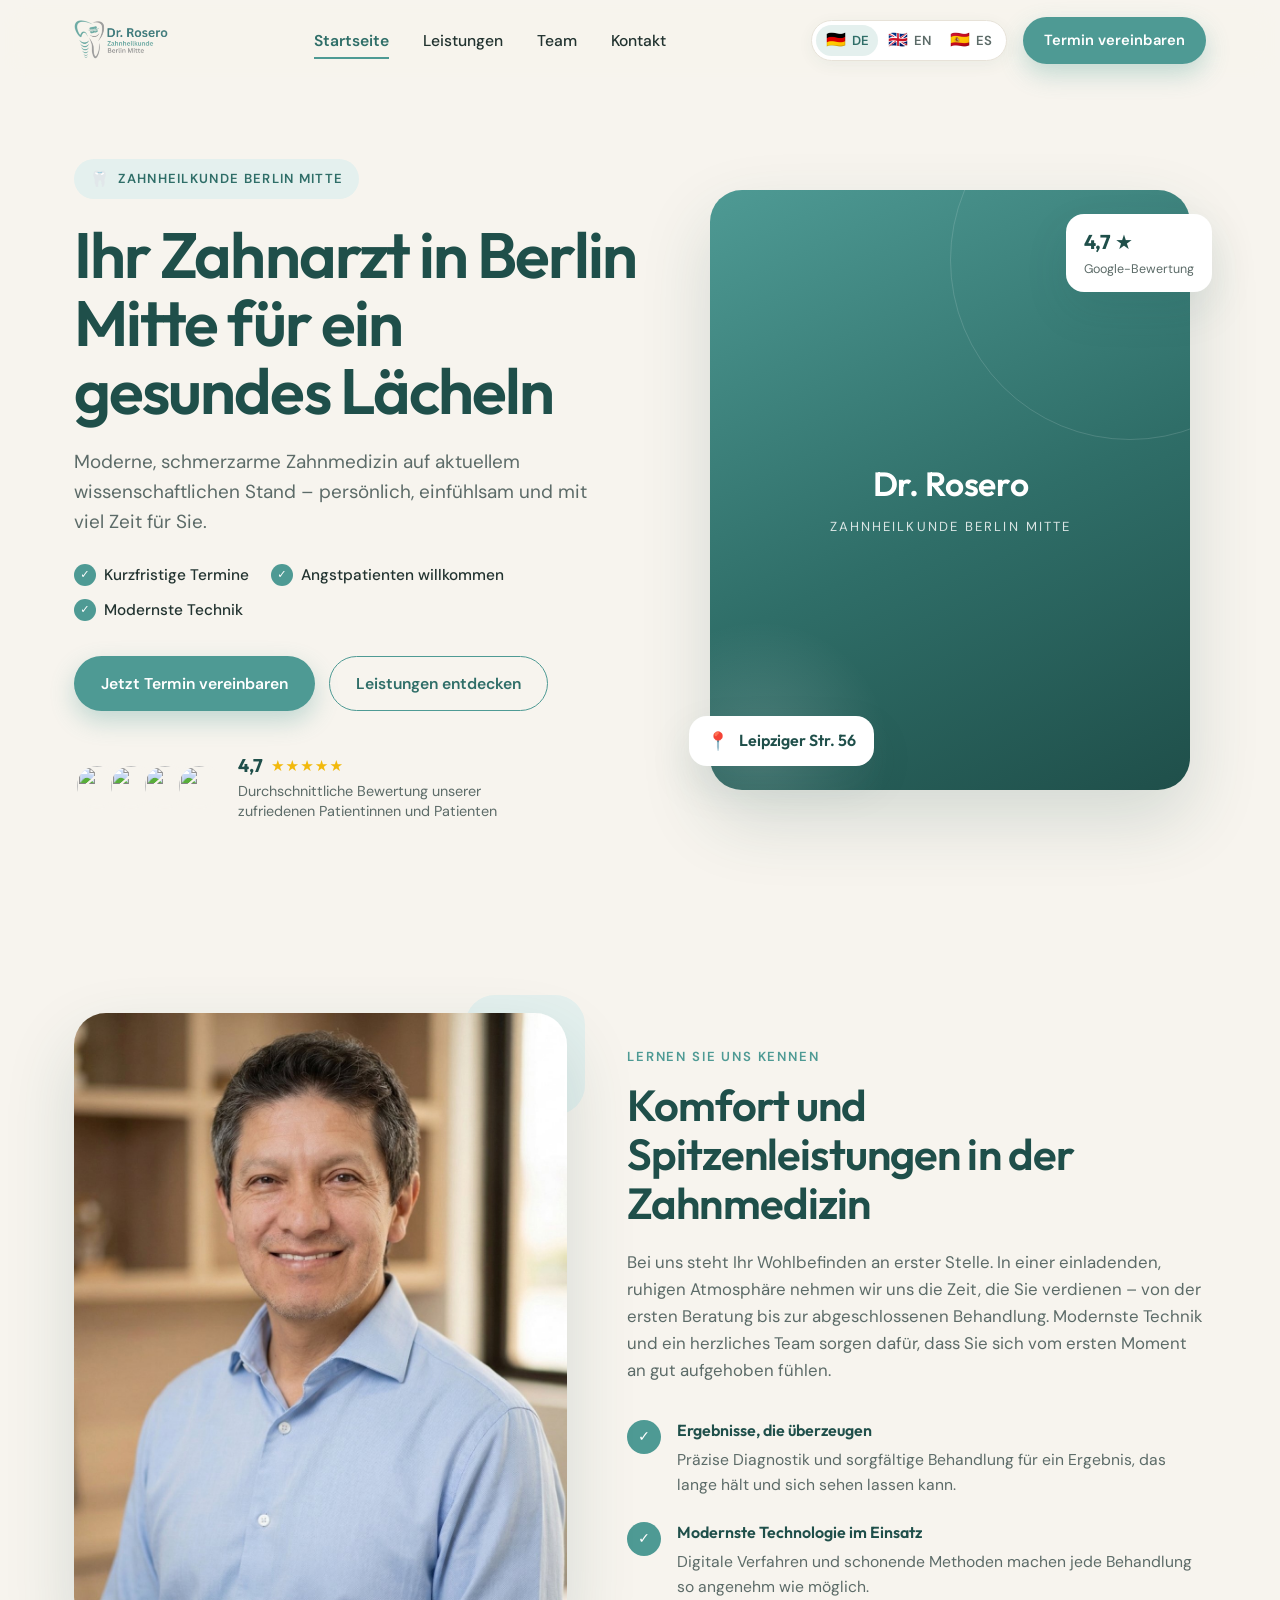
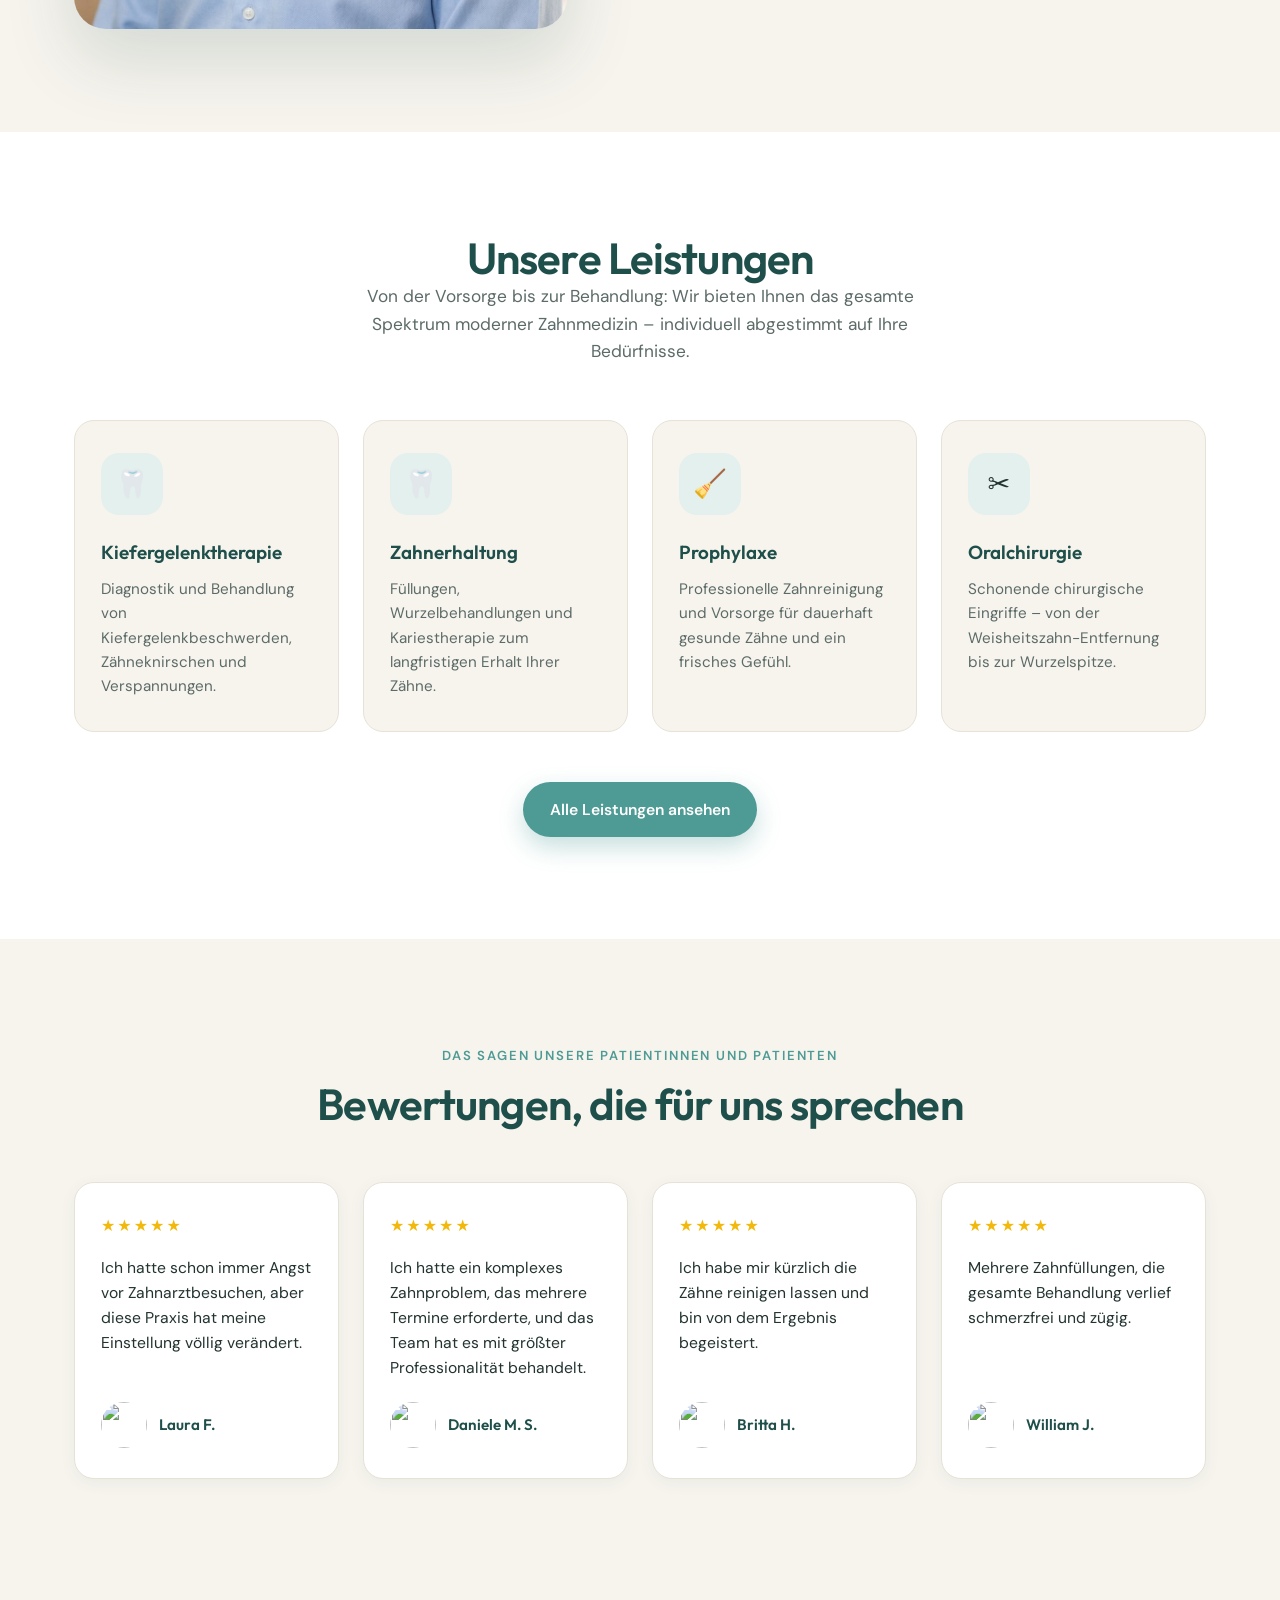
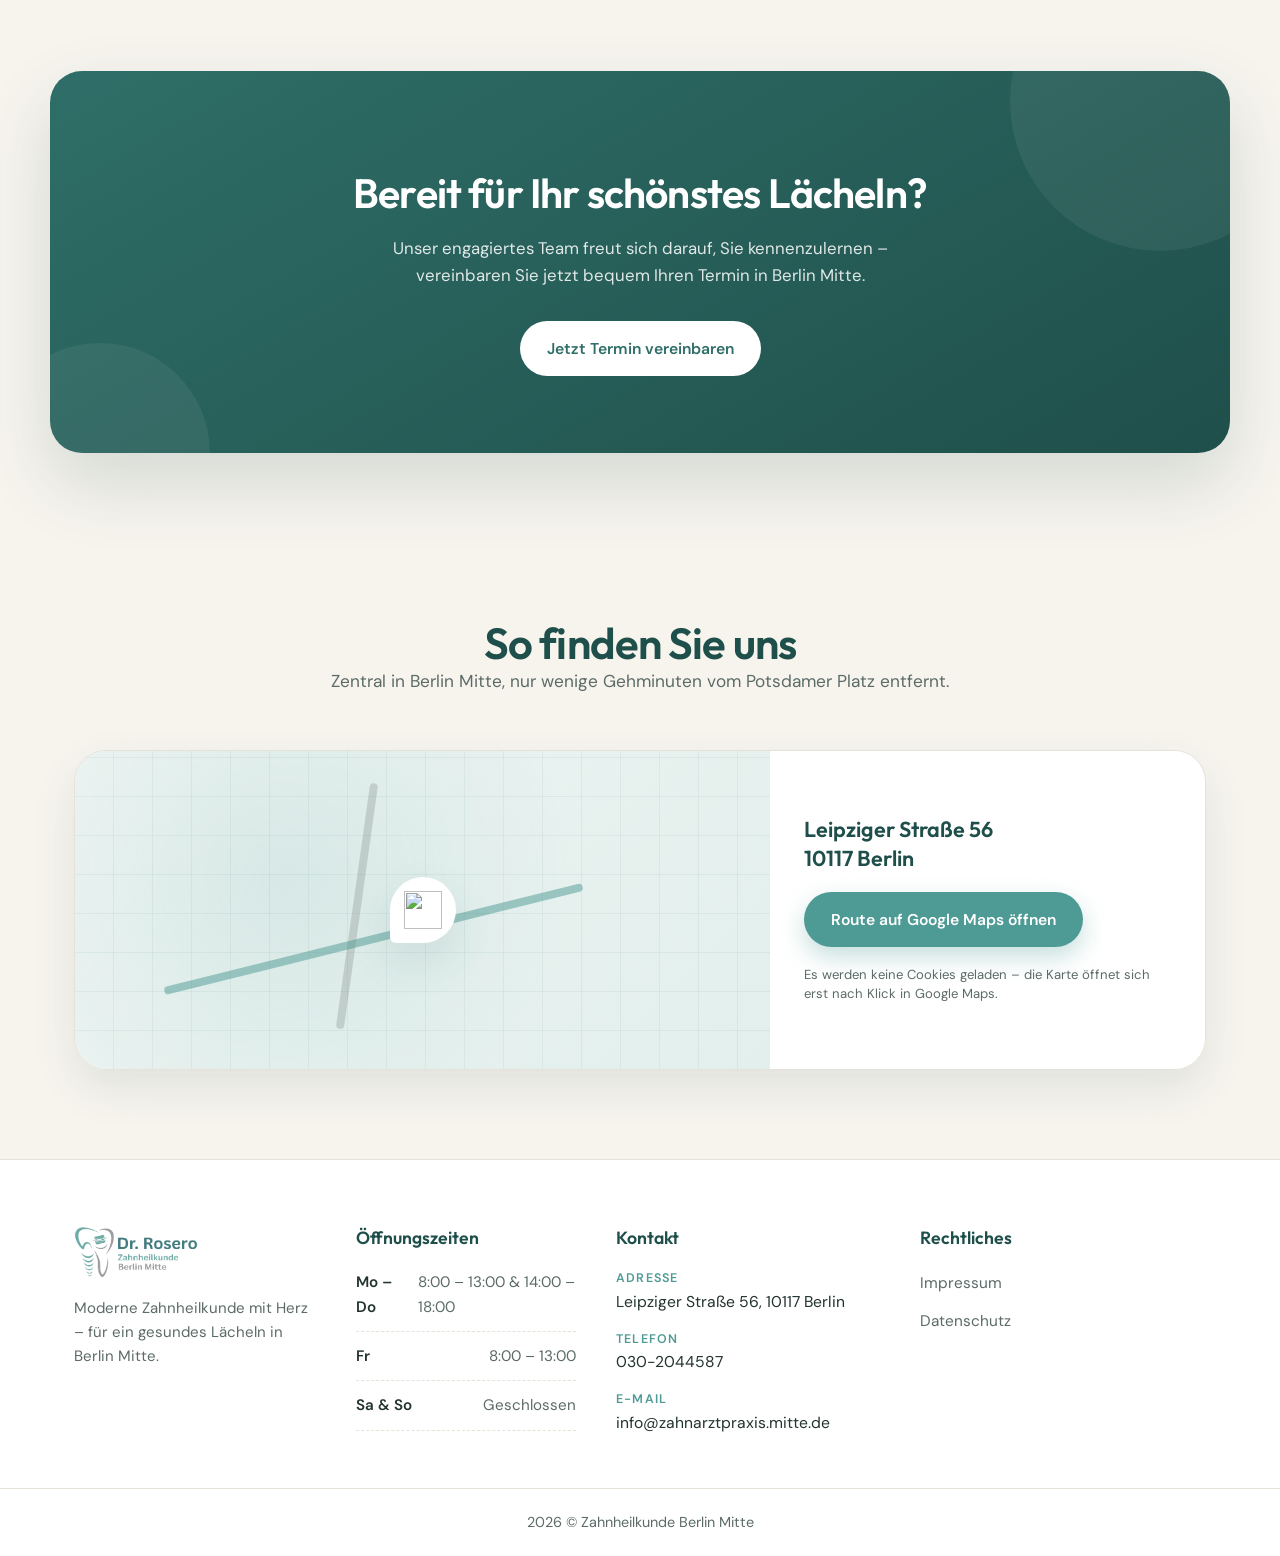
==== index.html @ a4b4939e "Initial commit: HTML, CSS, JS, Translations - 5 HTML pages (index, leistungen, team, datenschutz, im" ====
<!DOCTYPE html>
<html lang="de">
<head>
  <meta charset="UTF-8" />
  <meta name="viewport" content="width=device-width, initial-scale=1.0" />
  <title>Zahnarzt Berlin Mitte | Zahnarztpraxis Dr. Rosero</title>
  <meta name="description" content="Ihre Zahnarztpraxis in Berlin Mitte: moderne, schmerzarme Zahnmedizin, Prophylaxe & Implantate. Jetzt Termin bei Dr. Rosero in der Leipziger Straße vereinbaren." />
  <link rel="canonical" href="https://www.zahnarztpraxis-mitte.de/" />

  <!-- Open Graph -->
  <meta property="og:type" content="website" />
  <meta property="og:title" content="Zahnarzt Berlin Mitte | Zahnarztpraxis Dr. Rosero" />
  <meta property="og:description" content="Moderne, schmerzarme Zahnmedizin in Berlin Mitte – persönlich, einfühlsam und auf dem aktuellen wissenschaftlichen Stand." />
  <meta property="og:image" content="rosero-logo-final-3000x1400.png" />

  <link rel="preconnect" href="https://fonts.googleapis.com" />
  <link rel="preconnect" href="https://fonts.gstatic.com" crossorigin />
  <link href="https://fonts.googleapis.com/css2?family=DM+Sans:opsz,wght@9..40,400;9..40,500;9..40,600;9..40,700&family=Outfit:wght@400;500;600;700&display=swap" rel="stylesheet" />
  <link rel="stylesheet" href="styles.css?v=3" />
  <link rel="icon" type="image/png" href="1.png" />

  <!-- SEO: Structured Data (LocalBusiness / Dentist) -->
  <script type="application/ld+json">
  {
    "@context": "https://schema.org",
    "@type": "Dentist",
    "name": "Zahnarztpraxis Dr. Rosero – Zahnheilkunde Berlin Mitte",
    "image": "rosero-logo-final-3000x1400.png",
    "@id": "https://www.zahnarztpraxis-mitte.de/",
    "url": "https://www.zahnarztpraxis-mitte.de/",
    "telephone": "+49-30-2044587",
    "email": "info@zahnarztpraxis.mitte.de",
    "priceRange": "€€",
    "address": {
      "@type": "PostalAddress",
      "streetAddress": "Leipziger Straße 56",
      "postalCode": "10117",
      "addressLocality": "Berlin",
      "addressCountry": "DE"
    },
    "geo": { "@type": "GeoCoordinates", "latitude": 52.5096, "longitude": 13.3872 },
    "openingHoursSpecification": [
      { "@type": "OpeningHoursSpecification", "dayOfWeek": ["Monday","Tuesday","Wednesday","Thursday"], "opens": "08:00", "closes": "18:00" },
      { "@type": "OpeningHoursSpecification", "dayOfWeek": "Friday", "opens": "08:00", "closes": "13:00" }
    ],
    "aggregateRating": { "@type": "AggregateRating", "ratingValue": "4.7", "reviewCount": "128" }
  }
  </script>
</head>
<body data-title-key="meta.home.title" data-desc-key="meta.home.desc">

  <!-- ============================ NAVIGATION ============================ -->
  <header class="nav" id="top">
    <div class="container nav__inner">
      <a href="index.html" class="nav__logo" aria-label="Dr. Rosero – Startseite">
        <img src="rosero-logo-final-3000x1400.png" alt="Dr. Rosero – Zahnheilkunde Berlin Mitte" />
      </a>

      <nav class="nav__links" aria-label="Hauptnavigation">
        <a href="index.html" class="is-active" data-i18n="nav.home">Startseite</a>
        <a href="leistungen.html" data-i18n="nav.services">Leistungen</a>
        <a href="team.html" data-i18n="nav.team">Team</a>
        <a href="index.html#contact" data-i18n="nav.contact">Kontakt</a>
      </nav>

      <div class="nav__actions">
        <div class="lang-switch" role="group" aria-label="Sprache wählen">
          <span class="lang-switch__thumb" aria-hidden="true"></span>
          <button type="button" class="lang-switch__btn is-active" data-lang="de" aria-pressed="true"><span class="flag">🇩🇪</span><span class="lang-code">DE</span></button>
          <button type="button" class="lang-switch__btn" data-lang="en" aria-pressed="false"><span class="flag">🇬🇧</span><span class="lang-code">EN</span></button>
          <button type="button" class="lang-switch__btn" data-lang="es" aria-pressed="false"><span class="flag">🇪🇸</span><span class="lang-code">ES</span></button>
        </div>
        <a href="https://www.doctolib.de/zahnarztpraxis/berlin/richter-susanne/booking/specialities?source=profile" target="_blank" rel="noopener" class="btn btn--primary nav__cta" data-i18n="nav.cta">Termin vereinbaren</a>
        <button class="nav__burger" id="burger" aria-label="Menü öffnen" aria-expanded="false"><span></span><span></span><span></span></button>
      </div>
    </div>
  </header>

  <!-- =============================== HERO =============================== -->
  <section class="hero">
    <div class="container hero__inner">
      <div class="hero__content">
        <span class="hero__badge-pill" data-i18n="hero.badge">Zahnheilkunde Berlin Mitte</span>
        <h1 class="hero__title" data-i18n="hero.title">Ihr Zahnarzt in Berlin Mitte für ein gesundes Lächeln</h1>
        <p class="hero__subtitle" data-i18n="hero.subtitle">Moderne, schmerzarme Zahnmedizin auf aktuellem wissenschaftlichen Stand – persönlich, einfühlsam und mit viel Zeit für Sie.</p>

        <ul class="hero__trust">
          <li><span class="dot" aria-hidden="true">✓</span><span data-i18n="hero.trust1">Kurzfristige Termine</span></li>
          <li><span class="dot" aria-hidden="true">✓</span><span data-i18n="hero.trust2">Angstpatienten willkommen</span></li>
          <li><span class="dot" aria-hidden="true">✓</span><span data-i18n="hero.trust3">Modernste Technik</span></li>
        </ul>

        <div class="hero__buttons">
          <a href="https://www.doctolib.de/zahnarztpraxis/berlin/richter-susanne/booking/specialities?source=profile" target="_blank" rel="noopener" class="btn btn--primary" data-i18n="hero.cta_primary">Jetzt Termin vereinbaren</a>
          <a href="leistungen.html" class="btn btn--ghost" data-i18n="hero.cta_secondary">Leistungen entdecken</a>
        </div>

        <div class="rating">
          <div class="rating__avatars">
            <img src="https://i.pravatar.cc/80?img=32" alt="" />
            <img src="https://i.pravatar.cc/80?img=15" alt="" />
            <img src="https://i.pravatar.cc/80?img=45" alt="" />
            <img src="https://i.pravatar.cc/80?img=12" alt="" />
          </div>
          <div class="rating__text">
            <div class="rating__stars" aria-hidden="true">
              <strong data-i18n="hero.rating_value">4,7</strong>
              <span class="stars">★★★★★</span>
            </div>
            <p data-i18n="hero.rating_text">Durchschnittliche Bewertung unserer zufriedenen Patientinnen und Patienten</p>
          </div>
        </div>
      </div>

      <div class="hero__media">
        <div class="hero__visual">
          <span class="hero__visual-ring hero__visual-ring--1" aria-hidden="true"></span>
          <span class="hero__visual-ring hero__visual-ring--2" aria-hidden="true"></span>
          <img src="1.png" alt="" class="hero__visual-logo" />
          <span class="hero__visual-name">Dr. Rosero</span>
          <span class="hero__visual-sub">Zahnheilkunde Berlin Mitte</span>
        </div>
        <div class="hero__float hero__float--rating">
          <strong>4,7 ★</strong>
          <span data-i18n="hero.rating_value_label">Google-Bewertung</span>
        </div>
        <div class="hero__float hero__float--brand">
          <span class="hero__float-pin" aria-hidden="true">📍</span>
          <span>Leipziger Str. 56</span>
        </div>
      </div>
    </div>
  </section>

  <!-- ============================== ABOUT ============================== -->
  <section class="about" id="about">
    <div class="container about__inner">
      <div class="about__media">
        <img class="photo" src="about-rosero.jpg" alt="Dr. Rosero in seiner Zahnarztpraxis in Berlin Mitte" />
      </div>
      <div class="about__content">
        <span class="eyebrow" data-i18n="about.eyebrow">Lernen Sie uns kennen</span>
        <h2 class="section-title" data-i18n="about.title">Komfort und Spitzenleistungen in der Zahnmedizin</h2>
        <p class="about__text" data-i18n="about.text">Bei uns steht Ihr Wohlbefinden an erster Stelle…</p>
        <ul class="about__list">
          <li>
            <span class="check" aria-hidden="true">✓</span>
            <div>
              <strong data-i18n="about.b1_title">Ergebnisse, die überzeugen</strong>
              <p data-i18n="about.b1_text">Präzise Diagnostik und sorgfältige Behandlung…</p>
            </div>
          </li>
          <li>
            <span class="check" aria-hidden="true">✓</span>
            <div>
              <strong data-i18n="about.b2_title">Modernste Technologie im Einsatz</strong>
              <p data-i18n="about.b2_text">Digitale Verfahren und schonende Methoden…</p>
            </div>
          </li>
        </ul>
      </div>
    </div>
  </section>

  <!-- ============================ LEISTUNGEN =========================== -->
  <section class="services" id="services">
    <div class="container">
      <div class="section-head">
        <h2 class="section-title" data-i18n="services.title">Unsere Leistungen</h2>
        <p class="section-sub" data-i18n="services.subtitle">Von der Vorsorge bis zur Behandlung…</p>
      </div>
      <div class="services__grid">
        <article class="service-card">
          <div class="service-card__icon">🦷</div>
          <h3 data-i18n="services.s1_name">Kiefergelenktherapie</h3>
          <p data-i18n="services.s1_text">Diagnostik und Behandlung…</p>
        </article>
        <article class="service-card">
          <div class="service-card__icon">🦷</div>
          <h3 data-i18n="services.s2_name">Zahnerhaltung</h3>
          <p data-i18n="services.s2_text">Füllungen, Wurzelbehandlungen…</p>
        </article>
        <article class="service-card">
          <div class="service-card__icon">🧹</div>
          <h3 data-i18n="services.s3_name">Prophylaxe</h3>
          <p data-i18n="services.s3_text">Professionelle Zahnreinigung…</p>
        </article>
        <article class="service-card">
          <div class="service-card__icon">✂️</div>
          <h3 data-i18n="services.s4_name">Oralchirurgie</h3>
          <p data-i18n="services.s4_text">Schonende chirurgische Eingriffe…</p>
        </article>
      </div>
      <div class="services__cta">
        <a href="leistungen.html" class="btn btn--primary" data-i18n="services.button">Alle Leistungen ansehen</a>
      </div>
    </div>
  </section>

  <!-- ============================ REZENSIONEN ========================== -->
  <section class="reviews" id="reviews">
    <div class="container">
      <div class="section-head">
        <span class="eyebrow" data-i18n="reviews.eyebrow">Das sagen unsere Patientinnen und Patienten</span>
        <h2 class="section-title" data-i18n="reviews.title">Bewertungen, die für uns sprechen</h2>
      </div>
      <div class="reviews__grid">
        <article class="review-card">
          <div class="review-card__stars" aria-hidden="true">★★★★★</div>
          <p class="review-card__text" data-i18n="reviews.r1_text">Zitat…</p>
          <div class="review-card__author"><img class="photo-round" src="https://i.pravatar.cc/100?img=47" alt="" /><span data-i18n="reviews.r1_name">Laura F.</span></div>
        </article>
        <article class="review-card">
          <div class="review-card__stars" aria-hidden="true">★★★★★</div>
          <p class="review-card__text" data-i18n="reviews.r2_text">Zitat…</p>
          <div class="review-card__author"><img class="photo-round" src="https://i.pravatar.cc/100?img=33" alt="" /><span data-i18n="reviews.r2_name">Daniele M. S.</span></div>
        </article>
        <article class="review-card">
          <div class="review-card__stars" aria-hidden="true">★★★★★</div>
          <p class="review-card__text" data-i18n="reviews.r3_text">Zitat…</p>
          <div class="review-card__author"><img class="photo-round" src="https://i.pravatar.cc/100?img=5" alt="" /><span data-i18n="reviews.r3_name">Britta H.</span></div>
        </article>
        <article class="review-card">
          <div class="review-card__stars" aria-hidden="true">★★★★★</div>
          <p class="review-card__text" data-i18n="reviews.r4_text">Zitat…</p>
          <div class="review-card__author"><img class="photo-round" src="https://i.pravatar.cc/100?img=13" alt="" /><span data-i18n="reviews.r4_name">William J.</span></div>
        </article>
      </div>
    </div>
  </section>

  <!-- ========================== ABSCHLUSS-CTA ========================== -->
  <section class="final-cta">
    <div class="container final-cta__inner">
      <img src="1.png" alt="" class="final-cta__icon" />
      <h2 data-i18n="cta.title">Bereit für Ihr schönstes Lächeln?</h2>
      <p data-i18n="cta.text">Unser engagiertes Team…</p>
      <a href="https://www.doctolib.de/zahnarztpraxis/berlin/richter-susanne/booking/specialities?source=profile" target="_blank" rel="noopener" class="btn btn--light" data-i18n="cta.button">Jetzt Termin vereinbaren</a>
    </div>
  </section>

  <!-- ============================ STANDORT / KARTE ===================== -->
  <section class="location" id="contact">
    <div class="container">
      <div class="section-head">
        <h2 class="section-title" data-i18n="map.title">So finden Sie uns</h2>
        <p class="section-sub" data-i18n="map.text">Zentral in Berlin Mitte, nur wenige Gehminuten vom Potsdamer Platz entfernt.</p>
      </div>

      <div class="map-card">
        <div class="map-card__canvas" aria-hidden="true">
          <span class="map-card__pin">
            <img src="1.png" alt="" />
          </span>
        </div>
        <div class="map-card__panel">
          <p class="map-card__addr">Leipziger Straße 56<br />10117 Berlin</p>
          <a class="btn btn--primary" target="_blank" rel="noopener"
             href="https://www.google.com/maps/dir/?api=1&destination=Leipziger%20Stra%C3%9Fe%2056%2C%2010117%20Berlin"
             data-i18n="map.button">Route auf Google Maps öffnen</a>
          <p class="map-card__note" data-i18n="map.note">Es werden keine Cookies geladen – die Karte öffnet sich erst nach Klick in Google Maps.</p>
        </div>
      </div>
    </div>
  </section>

  <!-- ============================== FOOTER ============================= -->
  <footer class="footer">
    <div class="container footer__inner">
      <div class="footer__brand">
        <img src="rosero-logo-final-3000x1400.png" alt="Dr. Rosero – Zahnheilkunde Berlin Mitte" />
        <p data-i18n="footer.tagline">Moderne Zahnheilkunde mit Herz – für ein gesundes Lächeln in Berlin Mitte.</p>
      </div>

      <div class="footer__col">
        <h3 data-i18n="footer.hours_title">Öffnungszeiten</h3>
        <ul class="footer__hours">
          <li><span data-i18n="footer.hours_1_day">Mo – Do</span><span data-i18n="footer.hours_1_time">8:00 – 13:00 &amp; 14:00 – 18:00</span></li>
          <li><span data-i18n="footer.hours_2_day">Fr</span><span data-i18n="footer.hours_2_time">8:00 – 13:00</span></li>
          <li><span data-i18n="footer.hours_3_day">Sa &amp; So</span><span data-i18n="footer.hours_3_time">Geschlossen</span></li>
        </ul>
      </div>

      <div class="footer__col">
        <h3 data-i18n="footer.contact_title">Kontakt</h3>
        <ul class="footer__contact">
          <li><span class="footer__label" data-i18n="footer.address_label">Adresse</span>Leipziger Straße 56, 10117 Berlin</li>
          <li><span class="footer__label" data-i18n="footer.phone_label">Telefon</span><a href="tel:+49302044587">030-2044587</a></li>
          <li><span class="footer__label" data-i18n="footer.email_label">E-Mail</span><a href="mailto:info@zahnarztpraxis.mitte.de">info@zahnarztpraxis.mitte.de</a></li>
        </ul>
      </div>

      <div class="footer__col">
        <h3 data-i18n="footer.legal_title">Rechtliches</h3>
        <ul class="footer__links">
          <li><a href="impressum.html" data-i18n="footer.imprint">Impressum</a></li>
          <li><a href="datenschutz.html" data-i18n="footer.privacy">Datenschutz</a></li>
        </ul>
      </div>
    </div>
    <div class="footer__bar">
      <div class="container"><p data-i18n="footer.copyright">2026 © Zahnheilkunde Berlin Mitte</p></div>
    </div>
  </footer>

  <script src="translations.js?v=2"></script>
  <script src="app.js?v=2"></script>
</body>
</html>
---- styles.css ----
/* =========================================================================
   Dr. Rosero – Zahnheilkunde Berlin Mitte
   Helles, cleanes Design · Creme/Weiß + Petrolgrün · DM Sans + Space Grotesk
   ========================================================================= */

:root {
  /* Farben */
  --cream: #f7f4ee;
  --cream-2: #efeae1;
  --white: #ffffff;
  --teal: #4e9a94;
  --teal-dark: #2f6e68;
  --teal-deep: #1f4f4a;
  --teal-soft: #e4f0ee;
  --grey: #8b9391;
  --text: #223330;
  --muted: #5c6b68;
  --line: #e7e2d8;

  /* Typo */
  --font-body: "DM Sans", system-ui, -apple-system, sans-serif;
  --font-display: "Outfit", var(--font-body);

  /* Struktur */
  --radius: 20px;
  --radius-lg: 32px;
  --shadow-sm: 0 4px 16px rgba(31, 79, 74, 0.06);
  --shadow: 0 18px 44px rgba(31, 79, 74, 0.1);
  --shadow-lg: 0 30px 70px rgba(31, 79, 74, 0.16);
  --container: 1180px;
  --nav-h: 82px;
}

* { box-sizing: border-box; margin: 0; padding: 0; }

html { scroll-behavior: smooth; scroll-padding-top: var(--nav-h); }

body {
  font-family: var(--font-body);
  color: var(--text);
  background: var(--cream);
  line-height: 1.6;
  -webkit-font-smoothing: antialiased;
  overflow-x: hidden;
}

img { max-width: 100%; display: block; }
a { color: inherit; text-decoration: none; }

.container {
  width: 100%;
  max-width: var(--container);
  margin-inline: auto;
  padding-inline: 24px;
}

/* ---------- Gemeinsame Typografie ---------- */
.section-title {
  font-family: var(--font-display);
  font-weight: 600;
  letter-spacing: -0.02em;
  line-height: 1.12;
  color: var(--teal-deep);
  font-size: clamp(1.9rem, 3.4vw, 2.9rem);
}

.section-sub {
  color: var(--muted);
  font-size: 1.08rem;
  max-width: 620px;
}

.eyebrow {
  display: inline-block;
  font-weight: 600;
  font-size: 0.82rem;
  letter-spacing: 0.14em;
  text-transform: uppercase;
  color: var(--teal);
  margin-bottom: 14px;
}

.section-head { text-align: center; margin-inline: auto; margin-bottom: 54px; }
.section-head .section-sub { margin-inline: auto; }

/* ---------------- Buttons ---------------- */
.btn {
  display: inline-flex;
  align-items: center;
  justify-content: center;
  gap: 8px;
  font-family: var(--font-body);
  font-weight: 600;
  font-size: 0.98rem;
  padding: 14px 26px;
  border-radius: 999px;
  border: 1.5px solid transparent;
  cursor: pointer;
  transition: transform 0.2s ease, box-shadow 0.2s ease, background 0.2s ease,
    color 0.2s ease;
  white-space: nowrap;
}
.btn--primary { background: var(--teal); color: #fff; box-shadow: 0 10px 24px rgba(78, 154, 148, 0.32); }
.btn--primary:hover { background: var(--teal-dark); transform: translateY(-2px); box-shadow: 0 14px 30px rgba(47, 110, 104, 0.4); }
.btn--ghost { background: transparent; color: var(--teal-dark); border-color: var(--teal); }
.btn--ghost:hover { background: var(--teal-soft); transform: translateY(-2px); }
.btn--light { background: #fff; color: var(--teal-dark); }
.btn--light:hover { transform: translateY(-2px); box-shadow: var(--shadow); }

/* =============================== NAV =============================== */
.nav {
  position: sticky;
  top: 0;
  z-index: 100;
  height: var(--nav-h);
  display: flex;
  align-items: center;
  background: rgba(247, 244, 238, 0.82);
  backdrop-filter: saturate(180%) blur(14px);
  border-bottom: 1px solid transparent;
  transition: border-color 0.25s ease, background 0.25s ease, box-shadow 0.25s ease;
}
.nav.is-scrolled {
  border-bottom-color: var(--line);
  box-shadow: 0 6px 24px rgba(31, 79, 74, 0.05);
}
.nav__inner { display: flex; align-items: center; justify-content: space-between; gap: 20px; }
.nav__logo img { height: 44px; width: auto; }

.nav__links { display: flex; gap: 34px; }
.nav__links a {
  font-weight: 500;
  color: var(--text);
  font-size: 0.98rem;
  position: relative;
  padding: 4px 0;
}
.nav__links a::after {
  content: "";
  position: absolute;
  left: 0; bottom: -2px;
  width: 100%; height: 2px;
  background: var(--teal);
  transform: scaleX(0);
  transform-origin: left;
  transition: transform 0.25s ease;
}
.nav__links a:hover { color: var(--teal-dark); }
.nav__links a:hover::after { transform: scaleX(1); }
.nav__links a.is-active { color: var(--teal-dark); font-weight: 600; }
.nav__links a.is-active::after { transform: scaleX(1); }

.nav__actions { display: flex; align-items: center; gap: 16px; }

/* Sprachregler */
.lang-switch {
  position: relative;
  display: flex;
  background: var(--white);
  border: 1px solid var(--line);
  border-radius: 999px;
  padding: 4px;
  box-shadow: var(--shadow-sm);
}
.lang-switch__thumb {
  position: absolute;
  top: 4px; left: 4px;
  height: calc(100% - 8px);
  width: 62px;
  background: var(--teal-soft);
  border-radius: 999px;
  transition: transform 0.28s cubic-bezier(0.4, 0, 0.2, 1);
  z-index: 0;
}
.lang-switch__btn {
  position: relative;
  z-index: 1;
  display: flex;
  align-items: center;
  gap: 6px;
  width: 62px;
  justify-content: center;
  border: none;
  background: transparent;
  font-family: var(--font-body);
  font-weight: 600;
  font-size: 0.82rem;
  color: var(--muted);
  cursor: pointer;
  padding: 7px 0;
  border-radius: 999px;
  transition: color 0.2s ease;
}
.lang-switch__btn .flag { font-size: 1rem; line-height: 1; }
.lang-switch__btn.is-active { color: var(--teal-dark); }

.nav__cta { padding: 11px 20px; font-size: 0.92rem; }

.nav__burger { display: none; flex-direction: column; gap: 5px; background: none; border: none; cursor: pointer; padding: 6px; }
.nav__burger span { width: 24px; height: 2px; background: var(--teal-dark); border-radius: 2px; transition: 0.3s ease; }

/* =============================== HERO =============================== */
.hero { padding: clamp(40px, 6vw, 84px) 0 clamp(56px, 7vw, 100px); position: relative; }
.hero__inner {
  display: grid;
  grid-template-columns: 1.05fr 0.95fr;
  gap: 56px;
  align-items: center;
}
.hero__title {
  font-family: var(--font-display);
  font-weight: 600;
  font-size: clamp(2.3rem, 5vw, 4rem);
  line-height: 1.06;
  letter-spacing: -0.03em;
  color: var(--teal-deep);
}
.hero__title > span:first-child { display: block; }

/* Badge-Pill über der Headline */
.hero__badge-pill {
  display: inline-flex;
  align-items: center;
  gap: 8px;
  font-weight: 600;
  font-size: 0.82rem;
  letter-spacing: 0.1em;
  text-transform: uppercase;
  color: var(--teal-dark);
  background: var(--teal-soft);
  border-radius: 999px;
  padding: 8px 16px;
  margin-bottom: 22px;
}
.hero__badge-pill::before { content: "🦷"; font-size: 0.95rem; }

.hero__subtitle { margin-top: 22px; font-size: 1.18rem; color: var(--muted); max-width: 520px; }

/* Trust-Chips */
.hero__trust {
  list-style: none;
  display: flex;
  flex-wrap: wrap;
  gap: 10px 22px;
  margin-top: 26px;
}
.hero__trust li { display: flex; align-items: center; gap: 8px; font-weight: 500; font-size: 0.96rem; color: var(--text); }
.hero__trust .dot {
  width: 22px; height: 22px;
  display: grid; place-items: center;
  background: var(--teal); color: #fff;
  border-radius: 50%;
  font-size: 0.7rem; font-weight: 700;
}
.hero__buttons { display: flex; gap: 14px; margin-top: 34px; flex-wrap: wrap; }

.rating { display: flex; align-items: center; gap: 16px; margin-top: 40px; }
.rating__avatars { display: flex; }
.rating__avatars img {
  width: 46px; height: 46px; border-radius: 50%;
  border: 3px solid var(--cream);
  object-fit: cover;
  margin-left: -12px;
}
.rating__avatars img:first-child { margin-left: 0; }
.rating__stars { display: flex; align-items: center; gap: 8px; }
.rating__stars strong { font-family: var(--font-display); font-size: 1.15rem; color: var(--teal-deep); }
.rating__stars .stars { color: #f2b90c; letter-spacing: 1px; font-size: 0.95rem; }
.rating__text p { font-size: 0.9rem; color: var(--muted); max-width: 260px; line-height: 1.4; }

/* Hero-Media */
.hero__media { position: relative; display: flex; justify-content: center; }
.hero__blob {
  position: absolute;
  inset: 6% 4% 0 4%;
  background: linear-gradient(160deg, var(--teal) 0%, var(--teal-dark) 100%);
  border-radius: 44% 56% 58% 42% / 55% 48% 52% 45%;
  z-index: 0;
  animation: blob 14s ease-in-out infinite;
}
@keyframes blob {
  0%, 100% { border-radius: 44% 56% 58% 42% / 55% 48% 52% 45%; }
  50% { border-radius: 56% 44% 42% 58% / 46% 55% 45% 54%; }
}
.hero__img {
  position: relative;
  z-index: 1;
  width: 100%;
  max-width: 480px;
  aspect-ratio: 4 / 5;
  object-fit: cover;
  border-radius: var(--radius-lg);
  box-shadow: var(--shadow-lg);
}
/* Neutrales Marken-Visual (statt Personenfoto) */
.hero__visual {
  position: relative;
  z-index: 1;
  width: 100%;
  max-width: 480px;
  aspect-ratio: 4 / 5;
  border-radius: var(--radius-lg);
  background: linear-gradient(155deg, var(--teal) 0%, var(--teal-dark) 55%, var(--teal-deep) 100%);
  box-shadow: var(--shadow-lg);
  display: flex;
  flex-direction: column;
  align-items: center;
  justify-content: center;
  text-align: center;
  overflow: hidden;
  padding: 24px;
}
.hero__visual-ring {
  position: absolute;
  border-radius: 50%;
  border: 1px solid rgba(255, 255, 255, 0.14);
}
.hero__visual-ring--1 { width: 360px; height: 360px; top: -110px; right: -120px; }
.hero__visual-ring--2 {
  width: 260px; height: 260px; bottom: -90px; left: -80px;
  border: none;
  background: radial-gradient(circle, rgba(255, 255, 255, 0.16), transparent 70%);
}
.hero__visual-logo {
  position: relative;
  z-index: 1;
  width: 120px;
  height: auto;
  filter: brightness(0) invert(1);
  opacity: 0.96;
  margin-bottom: 14px;
}
.hero__visual-name {
  position: relative;
  z-index: 1;
  font-family: var(--font-display);
  font-weight: 600;
  font-size: 2.1rem;
  letter-spacing: -0.01em;
  color: #fff;
}
.hero__visual-sub {
  position: relative;
  z-index: 1;
  margin-top: 6px;
  font-size: 0.82rem;
  letter-spacing: 0.16em;
  text-transform: uppercase;
  color: rgba(255, 255, 255, 0.82);
}
.hero__float {
  position: absolute;
  z-index: 2;
  display: flex;
  align-items: center;
  gap: 10px;
  background: #fff;
  padding: 12px 18px;
  border-radius: 18px;
  box-shadow: var(--shadow);
}
.hero__float--rating { top: 24px; right: -6px; flex-direction: column; align-items: flex-start; gap: 2px; }
.hero__float--rating strong { font-family: var(--font-display); font-size: 1.25rem; color: var(--teal-deep); }
.hero__float--rating span { font-size: 0.78rem; color: var(--muted); }
.hero__float--brand { bottom: 24px; left: -6px; font-family: var(--font-display); font-weight: 600; color: var(--teal-deep); }
.hero__float-pin { font-size: 1.1rem; line-height: 1; }

/* =============================== ABOUT =============================== */
.about { padding: clamp(60px, 8vw, 110px) 0; }
.about__inner { display: grid; grid-template-columns: 0.92fr 1.08fr; gap: 60px; align-items: center; }
.about__media { position: relative; }
.about__media img {
  width: 100%;
  border-radius: var(--radius-lg);
  box-shadow: var(--shadow-lg);
  aspect-ratio: 4 / 5;
  object-fit: cover;
}
.about__media::before {
  content: "";
  position: absolute;
  inset: -18px -18px auto auto;
  width: 120px; height: 120px;
  background: var(--teal-soft);
  border-radius: 30px;
  z-index: -1;
}
.about__text { margin-top: 22px; color: var(--muted); font-size: 1.05rem; }
.about__list { list-style: none; margin-top: 34px; display: grid; gap: 22px; }
.about__list li { display: flex; gap: 16px; }
.about__list .check {
  flex: none;
  width: 34px; height: 34px;
  display: grid; place-items: center;
  background: var(--teal); color: #fff;
  border-radius: 50%;
  font-size: 0.9rem; font-weight: 700;
  margin-top: 2px;
}
.about__list strong { display: block; font-family: var(--font-display); font-weight: 600; color: var(--teal-deep); margin-bottom: 4px; }
.about__list p { color: var(--muted); font-size: 0.98rem; }

/* ============================ LEISTUNGEN ============================ */
.services { padding: clamp(60px, 8vw, 110px) 0; background: var(--white); }
.services__grid {
  display: grid;
  grid-template-columns: repeat(4, 1fr);
  gap: 24px;
}
.service-card {
  background: var(--cream);
  border: 1px solid var(--line);
  border-radius: var(--radius);
  padding: 32px 26px;
  transition: transform 0.28s ease, box-shadow 0.28s ease, border-color 0.28s ease;
}
.service-card:hover {
  transform: translateY(-8px);
  box-shadow: var(--shadow);
  border-color: transparent;
}
.service-card__icon {
  width: 62px; height: 62px;
  display: grid; place-items: center;
  background: var(--teal-soft);
  border-radius: 18px;
  font-size: 1.7rem;
  margin-bottom: 22px;
}
.service-card h3 { font-family: var(--font-display); font-weight: 600; font-size: 1.18rem; color: var(--teal-deep); margin-bottom: 10px; }
.service-card p { color: var(--muted); font-size: 0.95rem; }
.services__cta { text-align: center; margin-top: 50px; }

/* ============================ REZENSIONEN =========================== */
.reviews { padding: clamp(60px, 8vw, 110px) 0; }
.reviews__grid { display: grid; grid-template-columns: repeat(4, 1fr); gap: 24px; }
.review-card {
  background: var(--white);
  border: 1px solid var(--line);
  border-radius: var(--radius);
  padding: 30px 26px;
  display: flex;
  flex-direction: column;
  box-shadow: var(--shadow-sm);
  transition: transform 0.28s ease, box-shadow 0.28s ease;
}
.review-card:hover { transform: translateY(-6px); box-shadow: var(--shadow); }
.review-card__stars { color: #f2b90c; letter-spacing: 2px; margin-bottom: 16px; }
.review-card__text { color: var(--text); font-size: 0.98rem; flex: 1; }
.review-card__author { display: flex; align-items: center; gap: 12px; margin-top: 22px; }
.review-card__author img { width: 46px; height: 46px; border-radius: 50%; object-fit: cover; }
.review-card__author span { font-weight: 600; font-family: var(--font-display); color: var(--teal-deep); font-size: 0.95rem; }

/* ============================ FINAL CTA ============================ */
.final-cta { padding: clamp(60px, 7vw, 96px) 0; }
.final-cta__inner {
  background: linear-gradient(150deg, var(--teal-dark) 0%, var(--teal-deep) 100%);
  border-radius: var(--radius-lg);
  padding: clamp(48px, 6vw, 84px) 30px;
  text-align: center;
  color: #fff;
  position: relative;
  overflow: hidden;
  box-shadow: var(--shadow-lg);
}
.final-cta__inner::before,
.final-cta__inner::after {
  content: "";
  position: absolute;
  border-radius: 50%;
  background: rgba(255, 255, 255, 0.06);
}
.final-cta__inner::before { width: 300px; height: 300px; top: -120px; right: -80px; }
.final-cta__inner::after { width: 220px; height: 220px; bottom: -110px; left: -60px; }
.final-cta__icon { width: 66px; margin: 0 auto 22px; position: relative; z-index: 1; filter: brightness(0) invert(1); opacity: 0.92; }
.final-cta h2 {
  position: relative; z-index: 1;
  font-family: var(--font-display);
  font-weight: 600;
  font-size: clamp(1.7rem, 3.2vw, 2.6rem);
  letter-spacing: -0.02em;
  line-height: 1.15;
  max-width: 720px;
  margin: 0 auto 18px;
}
.final-cta p { position: relative; z-index: 1; color: rgba(255, 255, 255, 0.86); max-width: 560px; margin: 0 auto 32px; font-size: 1.05rem; }
.final-cta .btn { position: relative; z-index: 1; }

/* =============================== FOOTER ============================= */
.footer { background: var(--white); border-top: 1px solid var(--line); padding-top: 64px; }
.footer__inner {
  display: grid;
  grid-template-columns: 1.1fr 1fr 1.2fr 1.3fr;
  gap: 40px;
  padding-bottom: 54px;
}
.footer__brand img { height: 58px; width: auto; }
.footer__col h3 { font-family: var(--font-display); font-weight: 600; color: var(--teal-deep); font-size: 1.1rem; margin-bottom: 18px; }
.footer__hours { list-style: none; display: grid; gap: 12px; }
.footer__hours li { display: flex; justify-content: space-between; gap: 14px; font-size: 0.95rem; color: var(--muted); border-bottom: 1px dashed var(--line); padding-bottom: 12px; }
.footer__hours li span:first-child { font-weight: 600; color: var(--text); }
.footer__contact { list-style: none; display: grid; gap: 18px; }
.footer__contact li { font-size: 0.98rem; color: var(--text); line-height: 1.4; }
.footer__contact a:hover { color: var(--teal-dark); }
.footer__label { display: block; font-size: 0.78rem; text-transform: uppercase; letter-spacing: 0.1em; color: var(--teal); font-weight: 600; margin-bottom: 3px; }
.footer__map iframe { width: 100%; height: 190px; border: 0; border-radius: var(--radius); box-shadow: var(--shadow-sm); }

.footer__bar { border-top: 1px solid var(--line); padding: 22px 0; }
.footer__bar p { text-align: center; color: var(--muted); font-size: 0.9rem; }

/* ===================== GLOBAL: RUNDE FOTO-ECKEN ==================== */
.photo { border-radius: var(--radius-lg); }
.photo-round { border-radius: 50%; }
img { border-radius: 0; }

/* ========================= SUB-PAGE HERO ========================== */
.page-hero {
  padding: clamp(48px, 7vw, 96px) 0 clamp(36px, 4vw, 60px);
  text-align: center;
  background: linear-gradient(180deg, var(--teal-soft) 0%, var(--cream) 100%);
}
.page-hero .eyebrow { margin-bottom: 16px; }
.page-hero h1 {
  font-family: var(--font-display);
  font-weight: 600;
  letter-spacing: -0.02em;
  line-height: 1.1;
  color: var(--teal-deep);
  font-size: clamp(2.1rem, 4vw, 3.2rem);
  max-width: 760px;
  margin: 0 auto 18px;
}
.page-hero p { color: var(--muted); font-size: 1.12rem; max-width: 620px; margin: 0 auto; }

/* ============================== TEAM ============================== */
.team { padding: clamp(60px, 8vw, 100px) 0; }
.team__grid {
  display: grid;
  grid-template-columns: repeat(3, 1fr);
  gap: 30px;
}
.team-card {
  background: var(--white);
  border-radius: var(--radius-lg);
  overflow: hidden;
  box-shadow: 0 12px 34px rgba(31, 79, 74, 0.09);
  transition: transform 0.3s ease, box-shadow 0.3s ease;
}
.team-card:hover { transform: translateY(-8px); box-shadow: 0 22px 50px rgba(31, 79, 74, 0.16); }
.team-card__photo {
  width: 100%;
  aspect-ratio: 1 / 1;
  object-fit: cover;
  object-position: center 22%;
  background: var(--teal-soft);
}
.team-card__body { padding: 26px 28px 30px; }
.team-card__body h3 { font-family: var(--font-display); font-weight: 600; font-size: 1.15rem; line-height: 1.25; letter-spacing: -0.01em; color: var(--teal-deep); }
.team-card__role { color: var(--teal); font-weight: 600; font-size: 0.88rem; margin: 4px 0 12px; }
.team-card__bio {
  color: var(--muted); font-size: 0.9rem; line-height: 1.55;
  display: -webkit-box;
  -webkit-box-orient: vertical;
  -webkit-line-clamp: 4;
  overflow: hidden;
}
.team-card.is-expanded .team-card__bio { -webkit-line-clamp: unset; }
.team-card__more {
  display: inline-block;
  margin-top: 8px;
  padding: 0;
  background: none;
  border: none;
  color: var(--teal-dark);
  font-family: var(--font-body);
  font-weight: 600;
  font-size: 0.85rem;
  cursor: pointer;
}
.team-card__more:hover { text-decoration: underline; }
.team-card__more[hidden] { display: none; }
.team-card__langs-label { display: block; font-size: 0.7rem; text-transform: uppercase; letter-spacing: 0.1em; color: var(--grey); font-weight: 600; margin-top: 16px; }
.team-card__langs { display: flex; flex-wrap: wrap; gap: 7px; margin-top: 8px; }
.lang-chip {
  display: inline-flex;
  align-items: center;
  gap: 5px;
  background: var(--teal-soft);
  color: var(--teal-dark);
  border-radius: 999px;
  padding: 5px 11px;
  font-size: 0.78rem;
  font-weight: 600;
}
.lang-chip .flag { font-size: 0.92rem; line-height: 1; }

/* ==================== LEISTUNGEN-SEITE (DETAIL) =================== */
.service-list { padding: clamp(56px, 7vw, 96px) 0; }
.service-list__grid { display: grid; grid-template-columns: repeat(2, 1fr); gap: 28px; }
.service-detail {
  background: var(--white);
  border: 1px solid var(--line);
  border-radius: var(--radius-lg);
  padding: 38px 34px;
  transition: transform 0.28s ease, box-shadow 0.28s ease, border-color 0.28s ease;
}
.service-detail:hover { transform: translateY(-6px); box-shadow: var(--shadow); border-color: transparent; }
.service-detail__icon {
  width: 66px; height: 66px;
  display: grid; place-items: center;
  background: var(--teal-soft);
  border-radius: 20px;
  font-size: 1.9rem;
  margin-bottom: 22px;
}
.service-detail h2 { font-family: var(--font-display); font-weight: 600; font-size: 1.5rem; color: var(--teal-deep); margin-bottom: 12px; }
.service-detail > p { color: var(--muted); font-size: 1rem; }
.service-detail__features { list-style: none; display: flex; flex-wrap: wrap; gap: 8px 10px; margin-top: 22px; }
.service-detail__features li {
  display: inline-flex; align-items: center; gap: 6px;
  background: var(--cream); border: 1px solid var(--line);
  border-radius: 999px; padding: 6px 14px;
  font-size: 0.85rem; font-weight: 500; color: var(--teal-dark);
}
.service-detail__features li::before { content: "✓"; color: var(--teal); font-weight: 700; }

/* ======================= STANDORT / KARTE ======================== */
.location { padding: clamp(50px, 6vw, 80px) 0 clamp(60px, 7vw, 96px); }
.map-card {
  display: grid;
  grid-template-columns: 1.6fr 1fr;
  border-radius: var(--radius-lg);
  overflow: hidden;
  box-shadow: var(--shadow);
  border: 1px solid var(--line);
  min-height: 320px;
}
.map-card__canvas {
  position: relative;
  background:
    radial-gradient(circle at 30% 40%, rgba(78,154,148,0.12), transparent 55%),
    repeating-linear-gradient(0deg, transparent, transparent 38px, rgba(47,110,104,0.07) 38px, rgba(47,110,104,0.07) 39px),
    repeating-linear-gradient(90deg, transparent, transparent 38px, rgba(47,110,104,0.07) 38px, rgba(47,110,104,0.07) 39px),
    linear-gradient(135deg, #eef5f3 0%, #e2efec 100%);
}
.map-card__canvas::after {
  content: "";
  position: absolute;
  left: 12%; top: 58%;
  width: 62%; height: 8px;
  background: var(--teal);
  opacity: 0.5;
  border-radius: 6px;
  transform: rotate(-14deg);
}
.map-card__canvas::before {
  content: "";
  position: absolute;
  left: 40%; top: 10%;
  width: 8px; height: 78%;
  background: var(--grey);
  opacity: 0.35;
  border-radius: 6px;
  transform: rotate(8deg);
}
.map-card__pin {
  position: absolute;
  left: 50%; top: 50%;
  transform: translate(-50%, -50%);
  width: 66px; height: 66px;
  display: grid; place-items: center;
  background: #fff;
  border-radius: 50% 50% 50% 6px;
  box-shadow: var(--shadow);
  z-index: 1;
}
.map-card__pin img { width: 38px; height: 38px; }
.map-card__panel {
  background: var(--white);
  padding: 40px 34px;
  display: flex;
  flex-direction: column;
  justify-content: center;
  gap: 18px;
}
.map-card__addr { font-family: var(--font-display); font-weight: 600; font-size: 1.35rem; color: var(--teal-deep); line-height: 1.35; }
.map-card__panel .btn { align-self: flex-start; }
.map-card__note { font-size: 0.82rem; color: var(--muted); line-height: 1.5; }

/* ========================= LEGAL / PAGES ========================= */
.legal { padding: clamp(40px, 5vw, 72px) 0 clamp(60px, 8vw, 100px); }
.legal__inner { max-width: 800px; margin-inline: auto; }
.legal__note {
  background: var(--teal-soft);
  border-radius: 16px;
  padding: 16px 20px;
  font-size: 0.92rem;
  color: var(--teal-dark);
  margin-bottom: 14px;
}
.legal__note--tmpl { background: #fdf4e3; color: #8a6a1f; }
.legal h2 { font-family: var(--font-display); font-weight: 600; color: var(--teal-deep); font-size: 1.35rem; margin: 34px 0 12px; }
.legal h3 { font-family: var(--font-display); font-weight: 600; color: var(--teal-deep); font-size: 1.08rem; margin: 22px 0 8px; }
.legal p, .legal li { color: var(--muted); font-size: 0.98rem; margin-bottom: 10px; line-height: 1.7; }
.legal ul { padding-left: 20px; margin-bottom: 14px; }
.legal a { color: var(--teal-dark); text-decoration: underline; }
.legal .ph {
  background: #fdf4e3;
  border: 1px dashed #e0c580;
  border-radius: 6px;
  padding: 1px 8px;
  color: #8a6a1f;
  font-weight: 600;
  font-size: 0.92em;
}

/* Footer: Marke + Tagline + Links */
.footer__brand p { margin-top: 14px; color: var(--muted); font-size: 0.94rem; max-width: 300px; }
.footer__links { list-style: none; display: grid; gap: 12px; }
.footer__links a { color: var(--muted); font-size: 0.96rem; }
.footer__links a:hover { color: var(--teal-dark); }

/* ============================ RESPONSIVE ============================ */
@media (max-width: 980px) {
  .nav__links { display: none; }
  .nav__cta { display: none; }
  .nav__burger { display: flex; }

  .hero__inner { grid-template-columns: 1fr; gap: 40px; }
  .hero__media { order: -1; }
  .hero__img { max-width: 380px; }
  .hero__visual { max-width: 380px; }

  .about__inner { grid-template-columns: 1fr; gap: 40px; }
  .about__media { max-width: 460px; }

  .services__grid { grid-template-columns: repeat(2, 1fr); }
  .reviews__grid { grid-template-columns: repeat(2, 1fr); }
  .service-list__grid { grid-template-columns: 1fr; }
  .team__grid { grid-template-columns: repeat(2, 1fr); }
  .map-card { grid-template-columns: 1fr; }
  .map-card__canvas { min-height: 240px; }

  .footer__inner { grid-template-columns: 1fr 1fr; }
  .footer__brand { grid-column: 1 / -1; }

  /* Mobiles Menü */
  .nav__links.is-open {
    display: flex;
    flex-direction: column;
    position: absolute;
    top: var(--nav-h); left: 0; right: 0;
    background: var(--cream);
    padding: 20px 24px;
    gap: 18px;
    border-bottom: 1px solid var(--line);
    box-shadow: var(--shadow);
  }
}

@media (max-width: 560px) {
  .lang-switch__btn { width: 46px; }
  .lang-switch__btn .lang-code { display: none; }
  .lang-switch__thumb { width: 46px; }
  .services__grid { grid-template-columns: 1fr; }
  .reviews__grid { grid-template-columns: 1fr; }
  .team__grid { grid-template-columns: 1fr; }
  .footer__inner { grid-template-columns: 1fr; }
  .rating { flex-direction: column; align-items: flex-start; }
  .hero__buttons .btn { flex: 1; }
  .hero__float--rating { right: 0; }
  .hero__float--brand { left: 0; }
}

@media (prefers-reduced-motion: reduce) {
  * { animation-duration: 0.001ms !important; transition-duration: 0.001ms !important; }
  html { scroll-behavior: auto; }
}
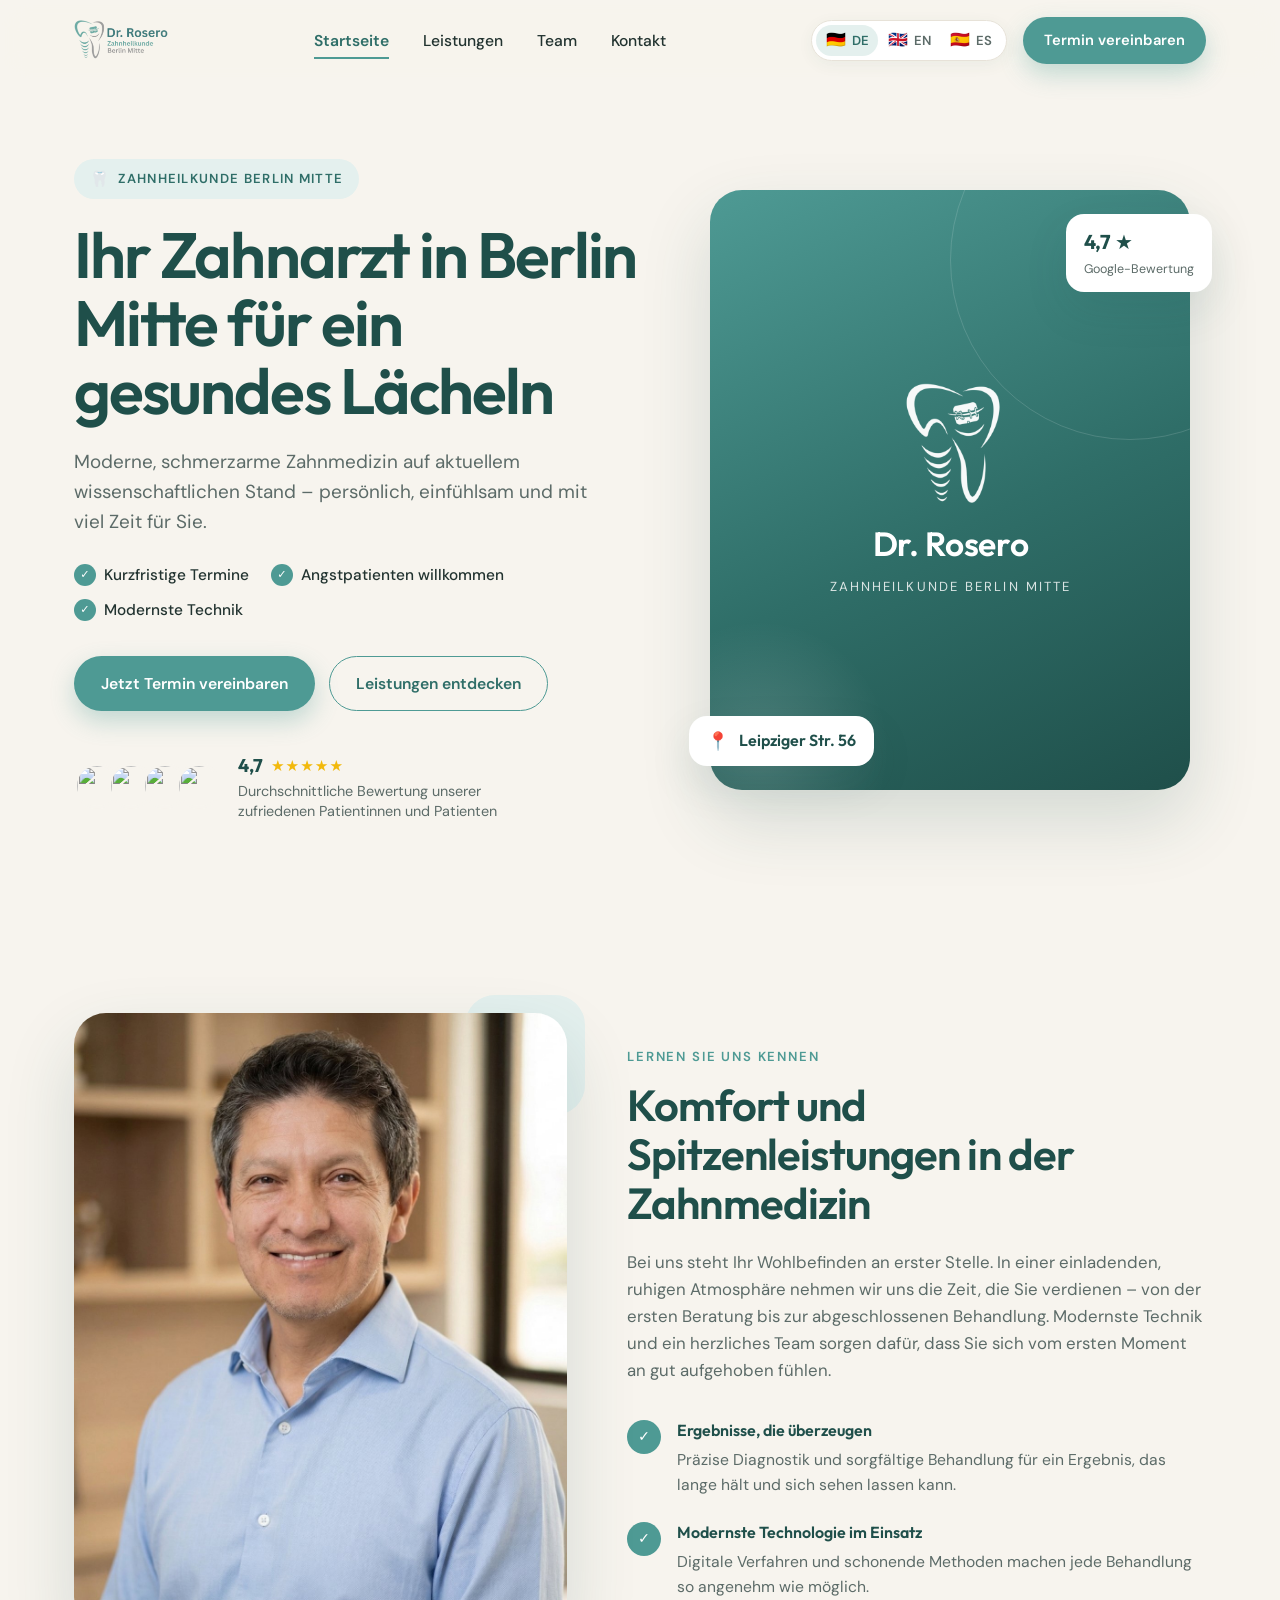
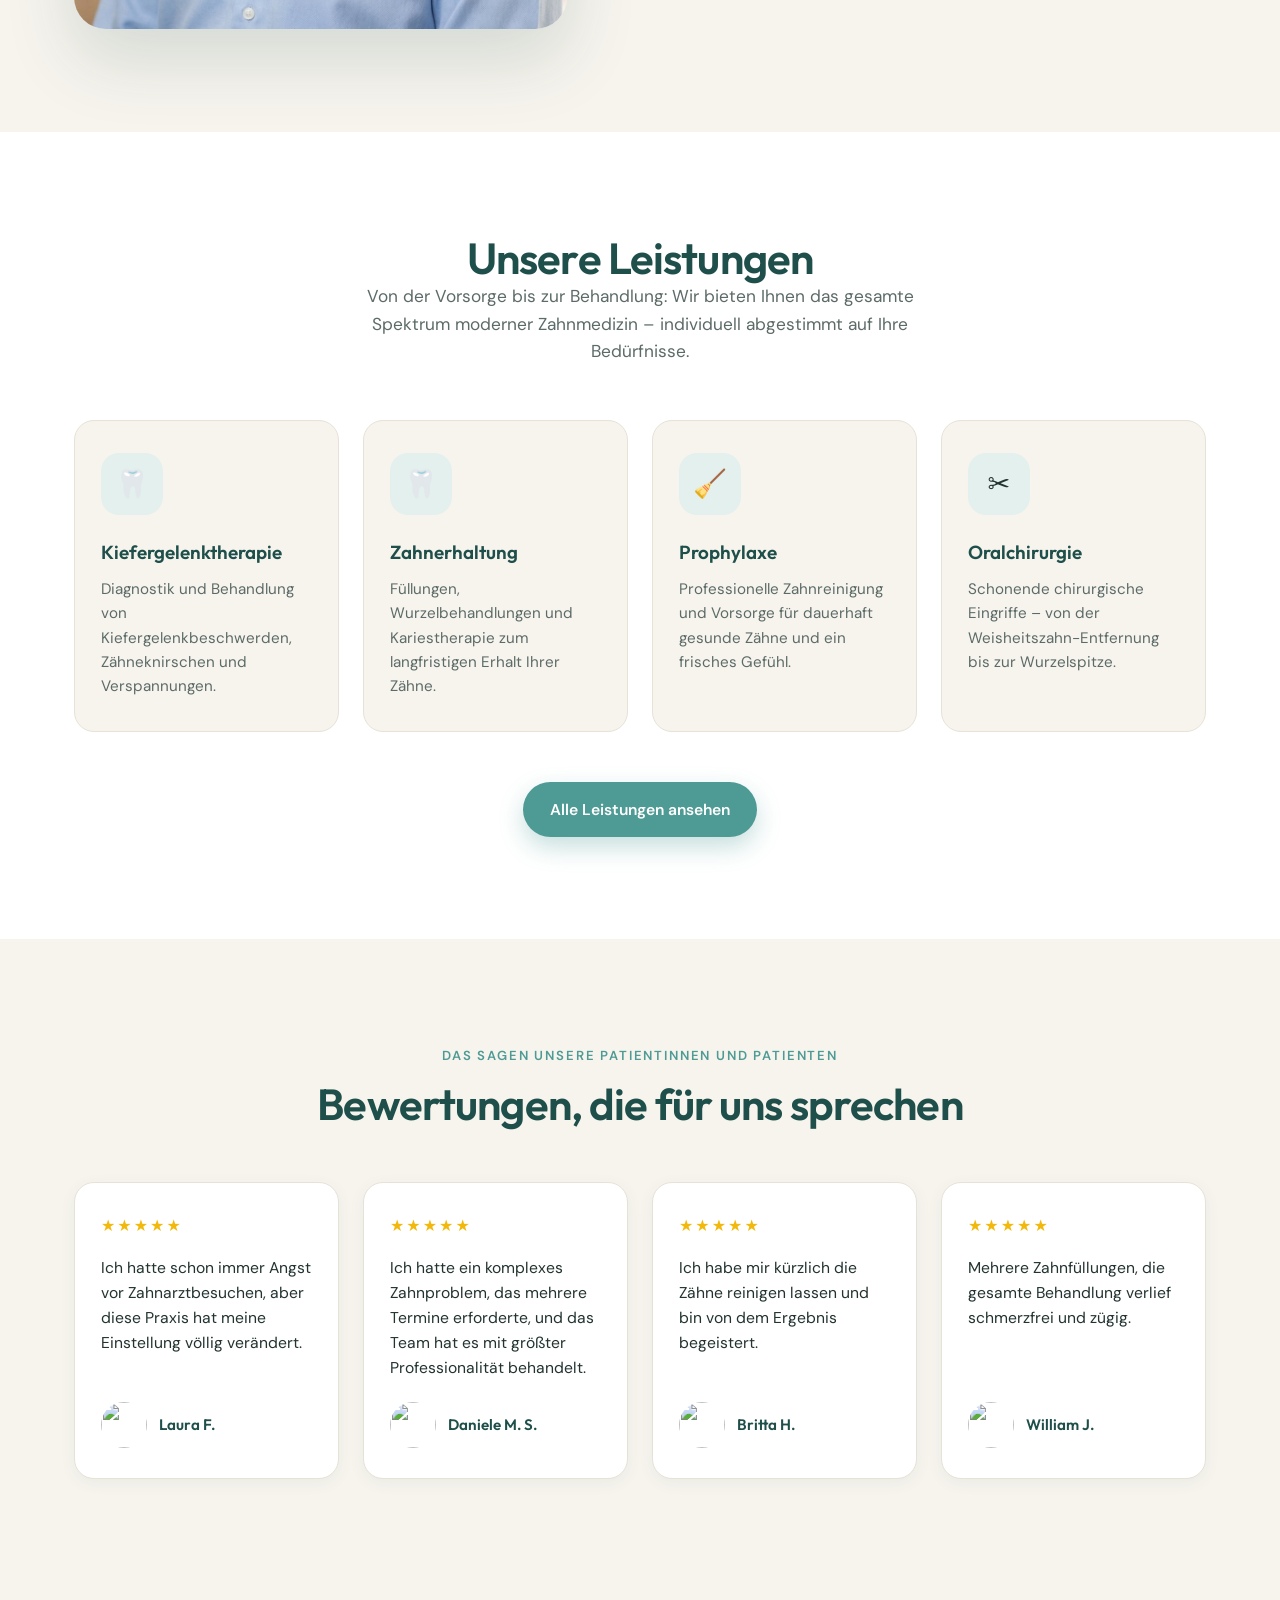
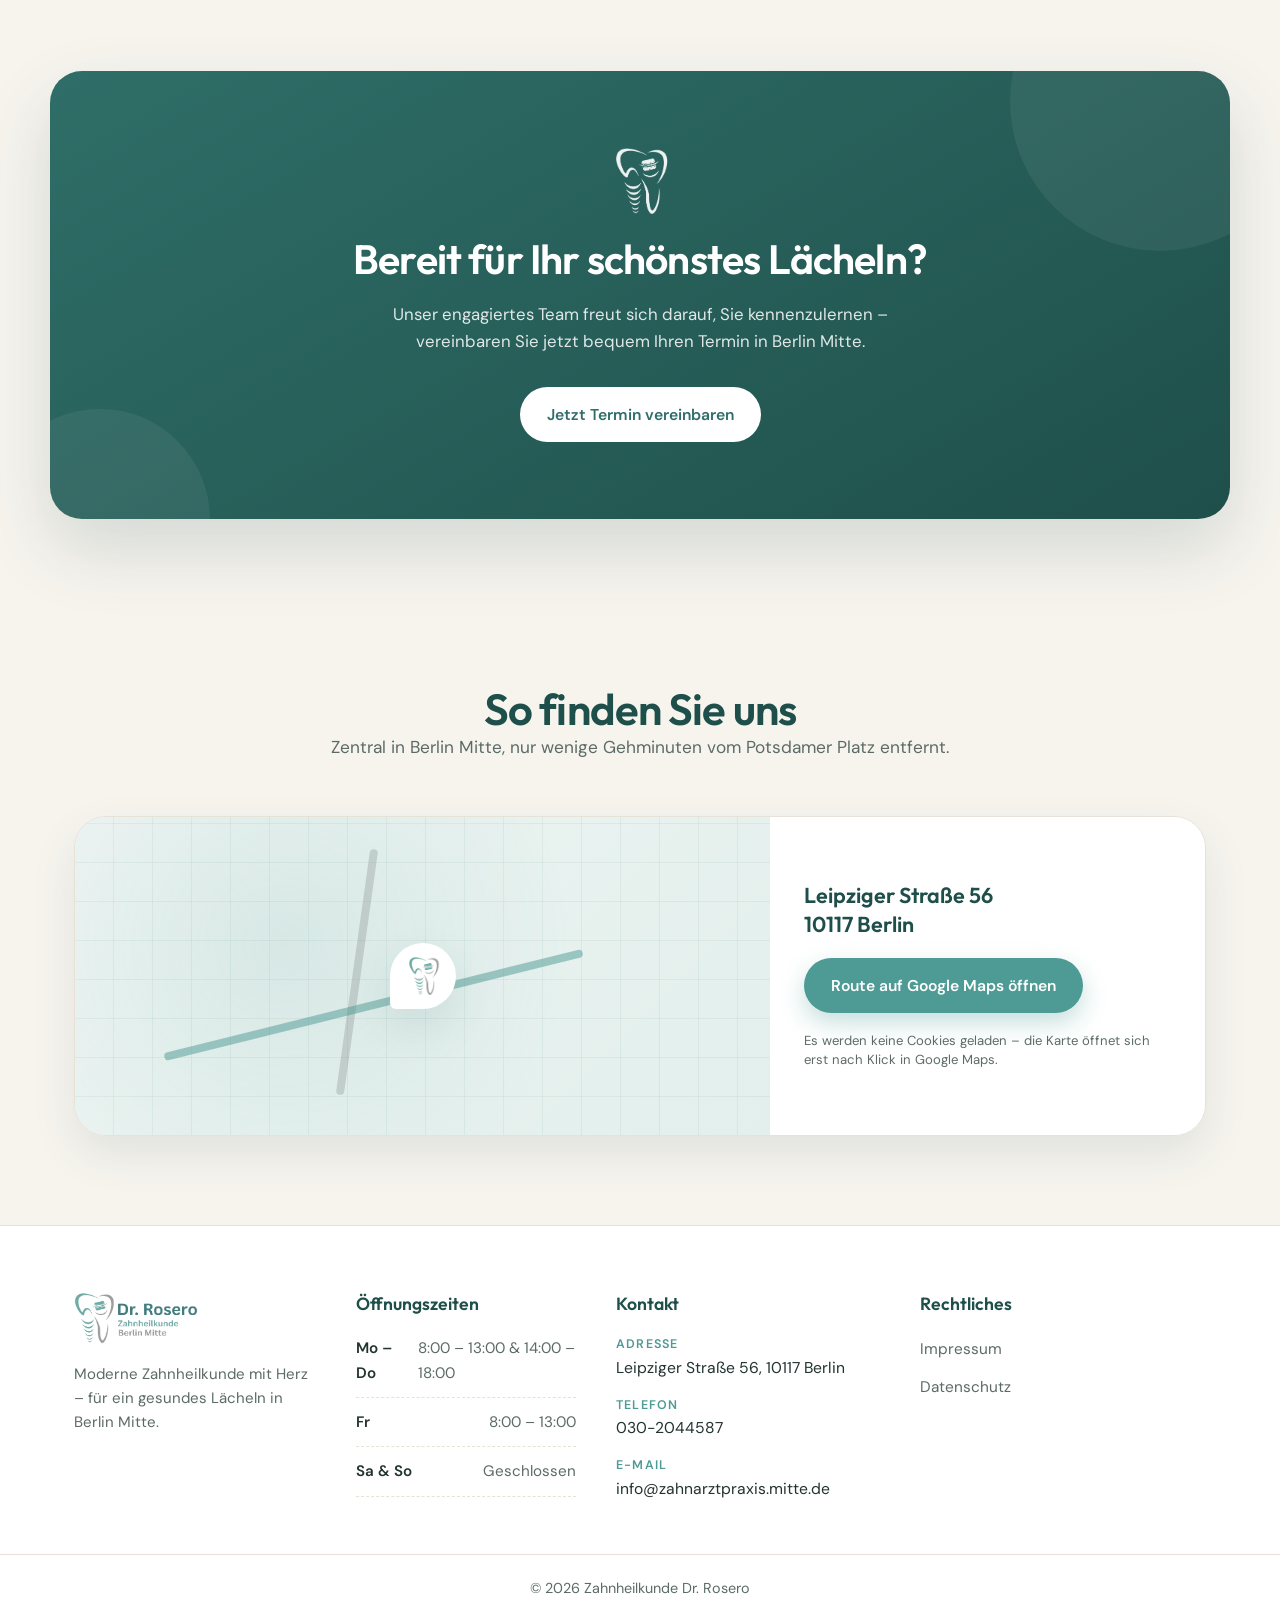
==== commit 7b27c6f6: "Fix: Make footer copyright the fixed practice name, unaffected by language switch" ====
--- a/index.html
+++ b/index.html
@@ -299,7 +299,7 @@
       </div>
     </div>
     <div class="footer__bar">
-      <div class="container"><p data-i18n="footer.copyright">2026 © Zahnheilkunde Berlin Mitte</p></div>
+      <div class="container"><p>© 2026 Zahnheilkunde Dr. Rosero</p></div>
     </div>
   </footer>
 
--- a/styles.css
+++ b/styles.css
@@ -768,8 +768,16 @@
   .footer__inner { grid-template-columns: 1fr; }
   .rating { flex-direction: column; align-items: flex-start; }
   .hero__buttons .btn { flex: 1; }
-  .hero__float--rating { right: 0; }
-  .hero__float--brand { left: 0; }
+  .hero__float--rating { right: -10px; padding: 10px 14px; }
+  .hero__float--brand { left: -10px; padding: 10px 14px; }
+
+  /* Mobile CTA adjustments */
+  .final-cta { padding: 30px 16px; }
+  .final-cta__inner {
+    padding: clamp(40px, 5vw, 84px) 24px;
+  }
+  .final-cta__inner::before { display: none; }
+  .final-cta__inner::after { width: 140px; height: 140px; bottom: -70px; left: -50px; }
 }
 
 @media (prefers-reduced-motion: reduce) {
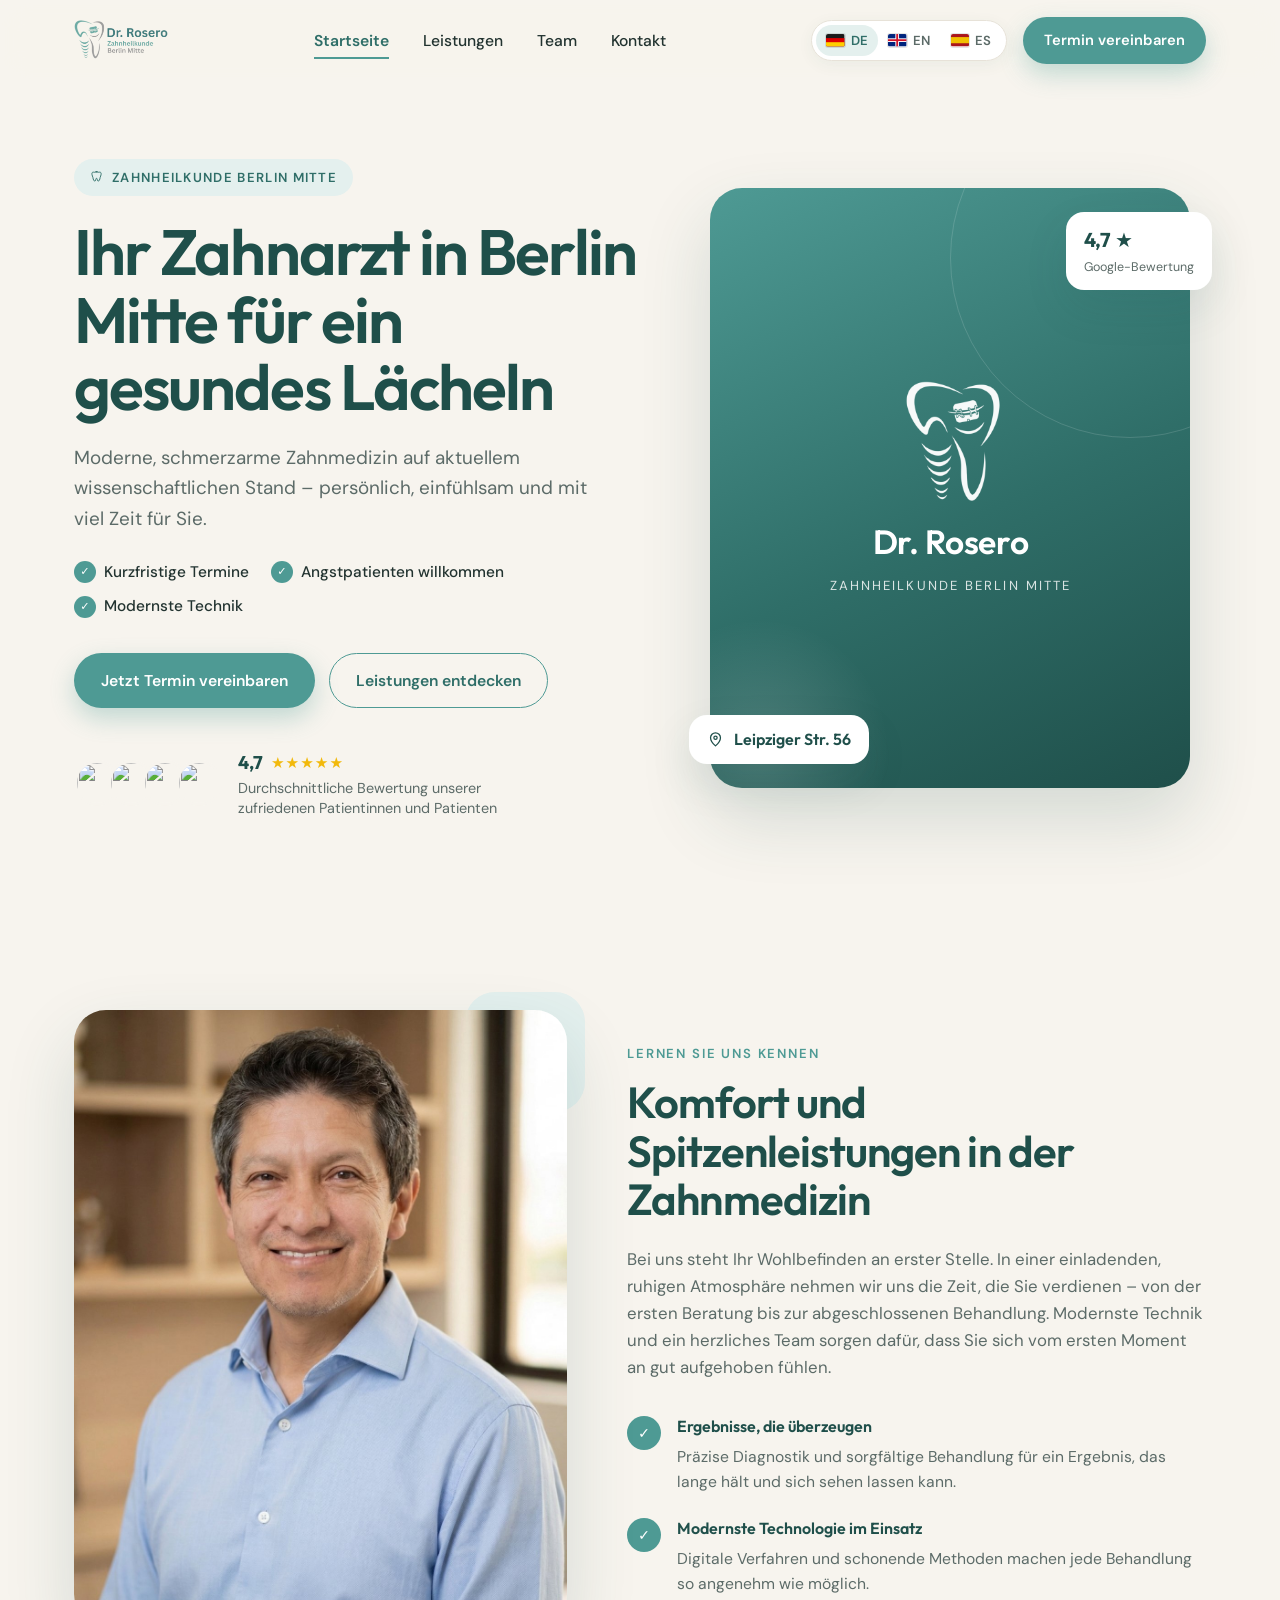
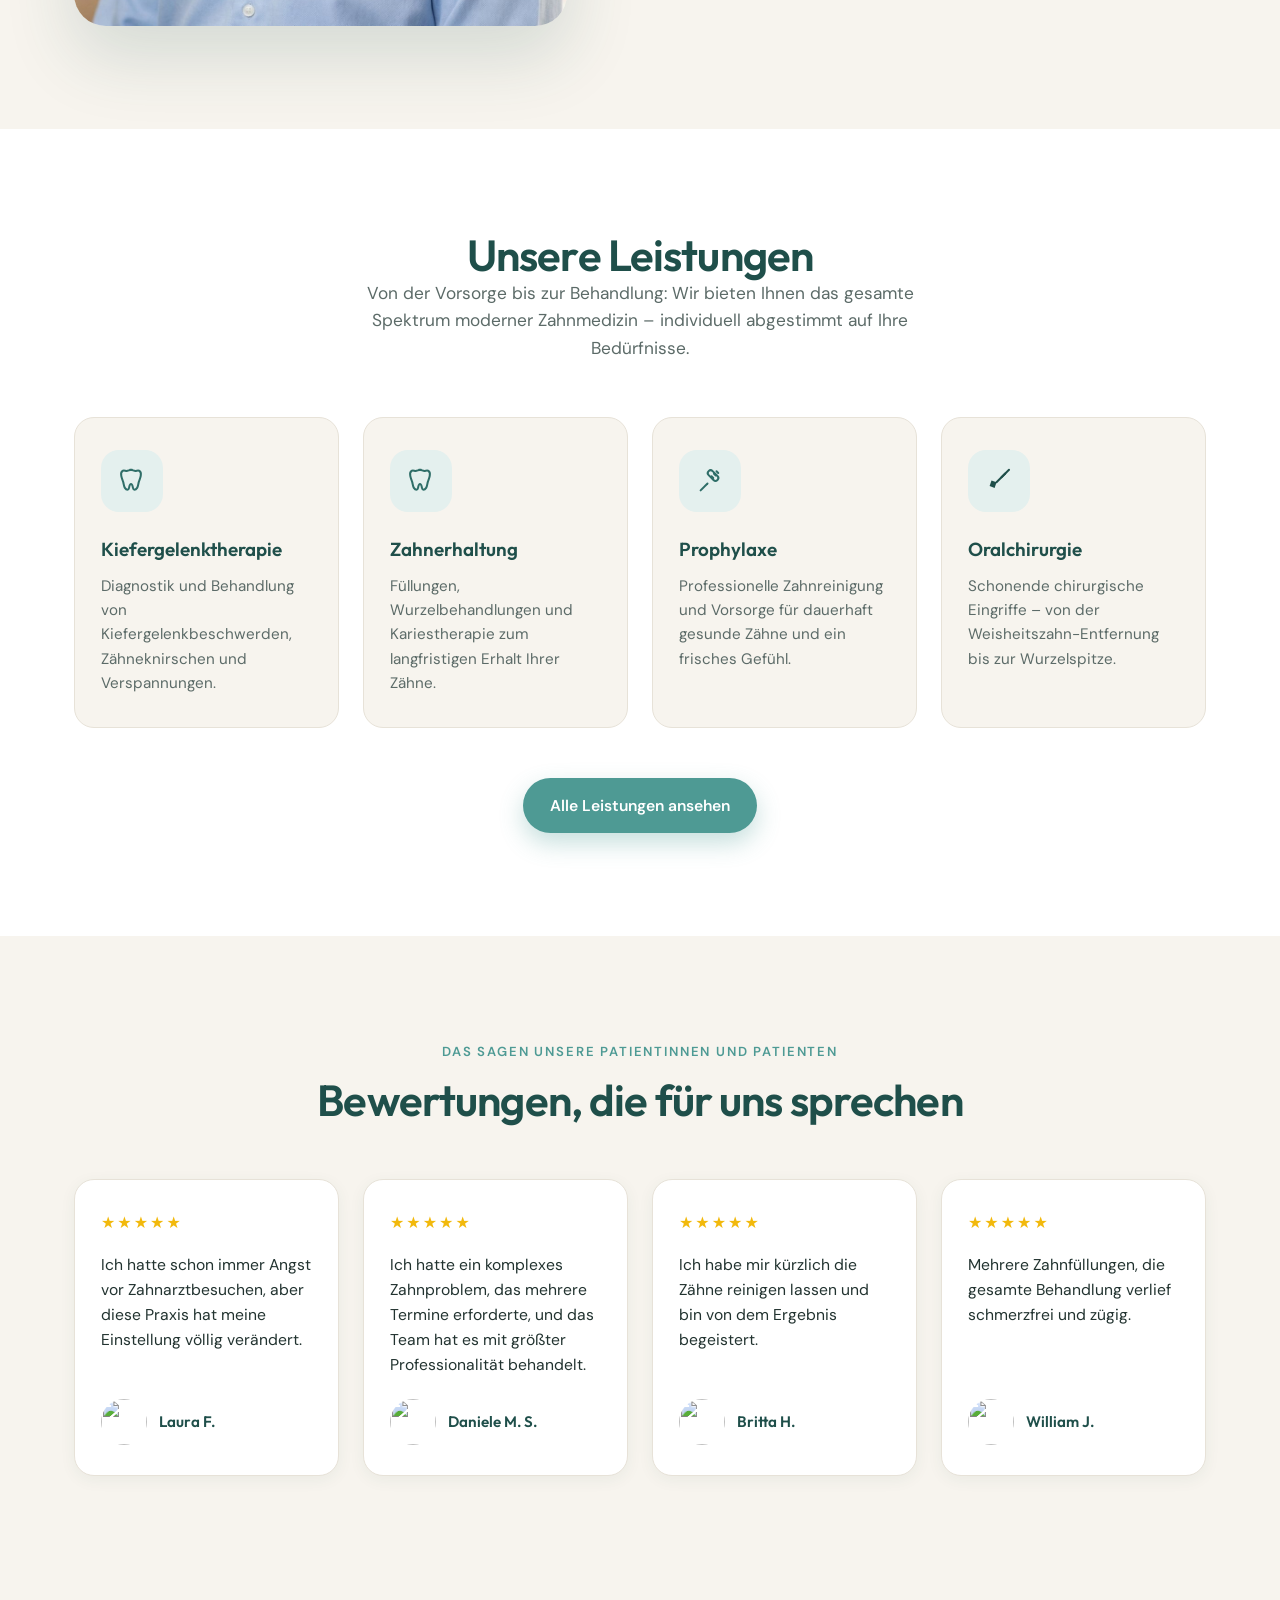
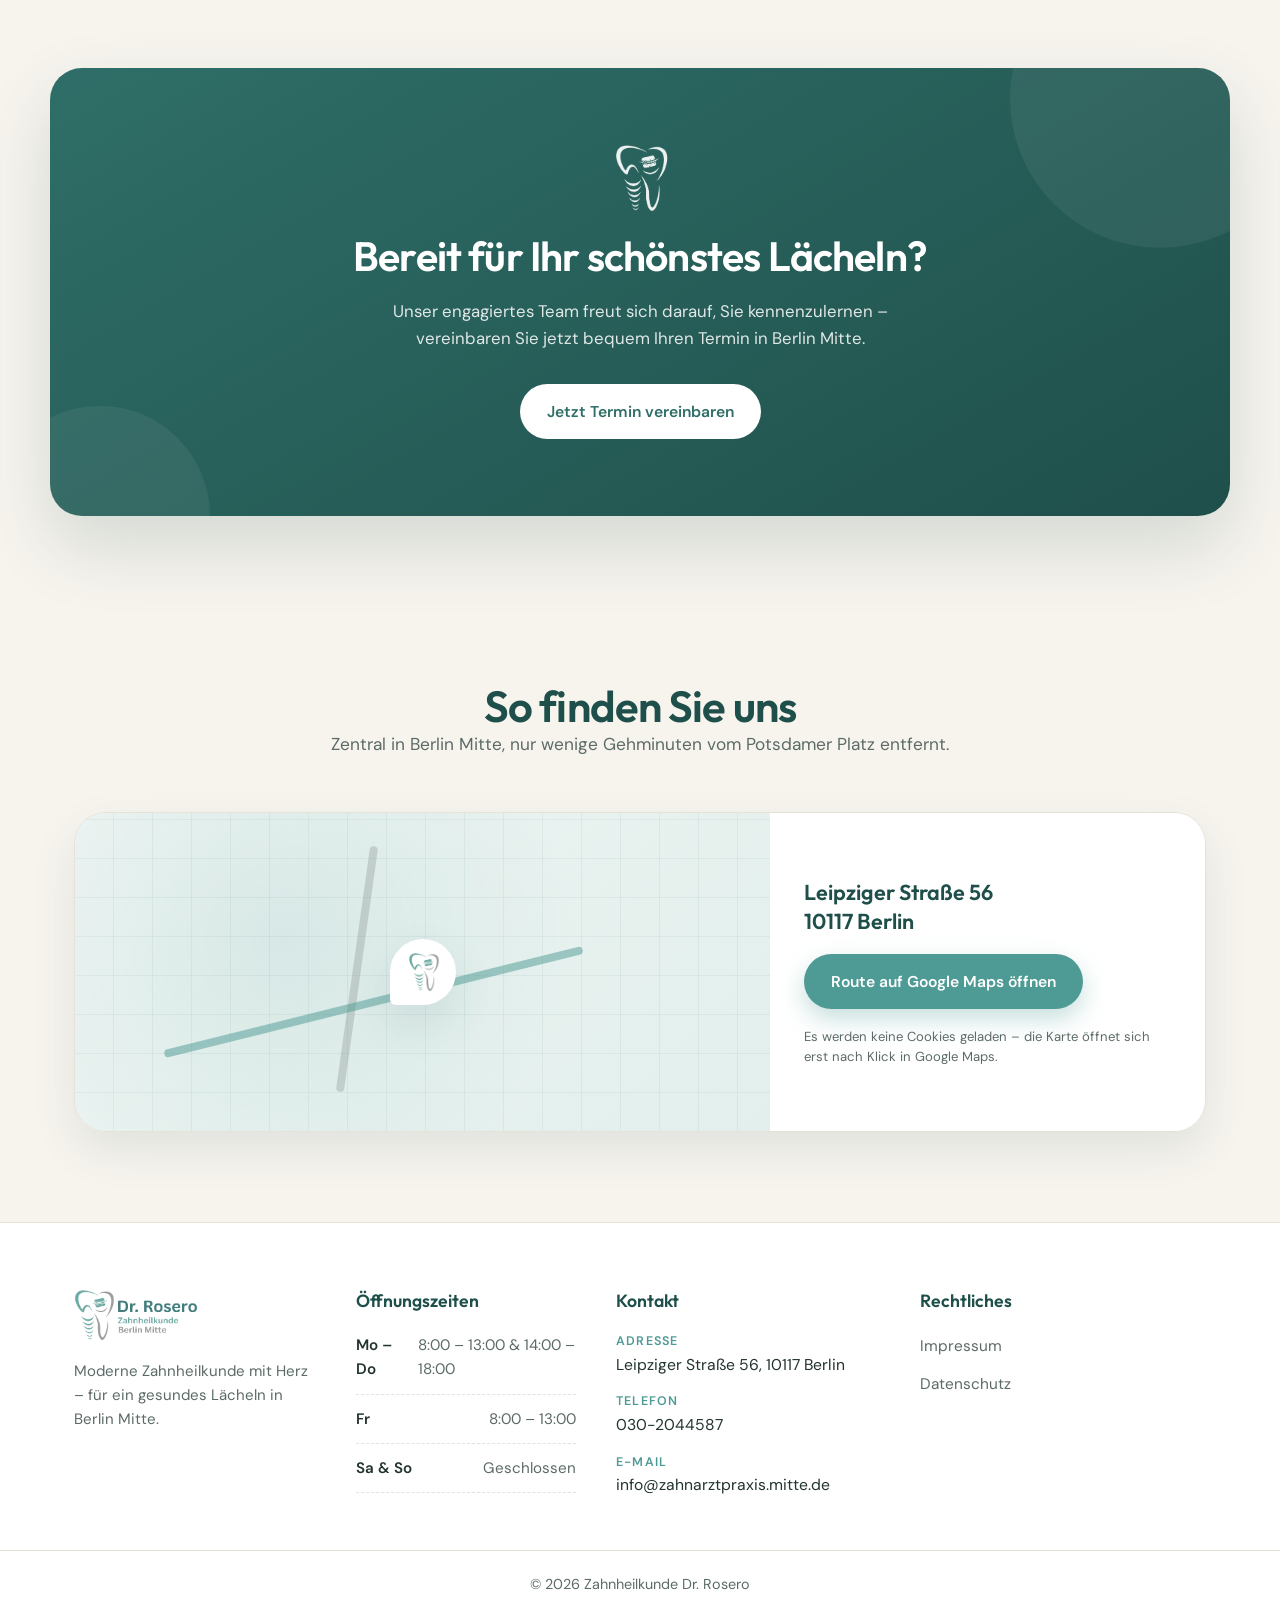
==== commit 5c1bc5b1: "Replace emoji icons with color-matched inline SVG icons - Service icons (tooth, toothbrush, scalpel," ====
--- a/index.html
+++ b/index.html
@@ -66,9 +66,9 @@
       <div class="nav__actions">
         <div class="lang-switch" role="group" aria-label="Sprache wählen">
           <span class="lang-switch__thumb" aria-hidden="true"></span>
-          <button type="button" class="lang-switch__btn is-active" data-lang="de" aria-pressed="true"><span class="flag">🇩🇪</span><span class="lang-code">DE</span></button>
-          <button type="button" class="lang-switch__btn" data-lang="en" aria-pressed="false"><span class="flag">🇬🇧</span><span class="lang-code">EN</span></button>
-          <button type="button" class="lang-switch__btn" data-lang="es" aria-pressed="false"><span class="flag">🇪🇸</span><span class="lang-code">ES</span></button>
+          <button type="button" class="lang-switch__btn is-active" data-lang="de" aria-pressed="true"><span class="flag"><svg viewBox="0 0 3 2" aria-hidden="true"><rect width="3" height="2" fill="#1a1a1a"/><rect width="3" height="1.333" y="0.667" fill="#dd0000"/><rect width="3" height="0.667" y="1.333" fill="#ffce00"/></svg></span><span class="lang-code">DE</span></button>
+          <button type="button" class="lang-switch__btn" data-lang="en" aria-pressed="false"><span class="flag"><svg viewBox="0 0 3 2" aria-hidden="true"><rect width="3" height="2" fill="#00247d"/><rect x="1.2" width="0.6" height="2" fill="#fff"/><rect y="0.7" width="3" height="0.6" fill="#fff"/><rect x="1.35" width="0.3" height="2" fill="#cf142b"/><rect y="0.85" width="3" height="0.3" fill="#cf142b"/></svg></span><span class="lang-code">EN</span></button>
+          <button type="button" class="lang-switch__btn" data-lang="es" aria-pressed="false"><span class="flag"><svg viewBox="0 0 3 2" aria-hidden="true"><rect width="3" height="2" fill="#aa151b"/><rect width="3" height="1" y="0.5" fill="#f1bf00"/></svg></span><span class="lang-code">ES</span></button>
         </div>
         <a href="https://www.doctolib.de/zahnarztpraxis/berlin/richter-susanne/booking/specialities?source=profile" target="_blank" rel="noopener" class="btn btn--primary nav__cta" data-i18n="nav.cta">Termin vereinbaren</a>
         <button class="nav__burger" id="burger" aria-label="Menü öffnen" aria-expanded="false"><span></span><span></span><span></span></button>
@@ -80,7 +80,7 @@
   <section class="hero">
     <div class="container hero__inner">
       <div class="hero__content">
-        <span class="hero__badge-pill" data-i18n="hero.badge">Zahnheilkunde Berlin Mitte</span>
+        <span class="hero__badge-pill"><svg class="icon icon--tooth" viewBox="0 0 24 24" fill="none" stroke="currentColor" stroke-width="1.6" stroke-linecap="round" stroke-linejoin="round" aria-hidden="true"><path d="M12 3c-1.9 0-3 .9-4.3.9-1.1 0-2-.5-3-.1-1.3.6-1.6 2.4-1.3 4 .3 1.8 1.1 3.4 1.6 5.1.4 1.5.5 3.3 1.3 4.6.5.8 1.2 1.5 2.1 1.5.9 0 1.1-1 1.3-1.8.3-1.3.4-2.9 1.5-2.9s1.2 1.6 1.5 2.9c.2.8.4 1.8 1.3 1.8.9 0 1.6-.7 2.1-1.5.8-1.3.9-3.1 1.3-4.6.5-1.7 1.3-3.3 1.6-5.1.3-1.6 0-3.4-1.3-4-1-.4-1.9.1-3 .1-1.3 0-2.4-.9-4.3-.9z"/></svg><span data-i18n="hero.badge">Zahnheilkunde Berlin Mitte</span></span>
         <h1 class="hero__title" data-i18n="hero.title">Ihr Zahnarzt in Berlin Mitte für ein gesundes Lächeln</h1>
         <p class="hero__subtitle" data-i18n="hero.subtitle">Moderne, schmerzarme Zahnmedizin auf aktuellem wissenschaftlichen Stand – persönlich, einfühlsam und mit viel Zeit für Sie.</p>
 
@@ -125,7 +125,7 @@
           <span data-i18n="hero.rating_value_label">Google-Bewertung</span>
         </div>
         <div class="hero__float hero__float--brand">
-          <span class="hero__float-pin" aria-hidden="true">📍</span>
+          <span class="hero__float-pin" aria-hidden="true"><svg class="icon icon--pin" viewBox="0 0 24 24" fill="none" stroke="currentColor" stroke-width="1.8" stroke-linecap="round" stroke-linejoin="round" aria-hidden="true"><path d="M12 21s7-6.1 7-11.5A7 7 0 0 0 5 9.5C5 14.9 12 21 12 21z"/><circle cx="12" cy="9.5" r="2.3"/></svg></span>
           <span>Leipziger Str. 56</span>
         </div>
       </div>
@@ -171,22 +171,22 @@
       </div>
       <div class="services__grid">
         <article class="service-card">
-          <div class="service-card__icon">🦷</div>
+          <div class="service-card__icon"><svg class="icon icon--tooth" viewBox="0 0 24 24" fill="none" stroke="currentColor" stroke-width="1.6" stroke-linecap="round" stroke-linejoin="round" aria-hidden="true"><path d="M12 3c-1.9 0-3 .9-4.3.9-1.1 0-2-.5-3-.1-1.3.6-1.6 2.4-1.3 4 .3 1.8 1.1 3.4 1.6 5.1.4 1.5.5 3.3 1.3 4.6.5.8 1.2 1.5 2.1 1.5.9 0 1.1-1 1.3-1.8.3-1.3.4-2.9 1.5-2.9s1.2 1.6 1.5 2.9c.2.8.4 1.8 1.3 1.8.9 0 1.6-.7 2.1-1.5.8-1.3.9-3.1 1.3-4.6.5-1.7 1.3-3.3 1.6-5.1.3-1.6 0-3.4-1.3-4-1-.4-1.9.1-3 .1-1.3 0-2.4-.9-4.3-.9z"/></svg></div>
           <h3 data-i18n="services.s1_name">Kiefergelenktherapie</h3>
           <p data-i18n="services.s1_text">Diagnostik und Behandlung…</p>
         </article>
         <article class="service-card">
-          <div class="service-card__icon">🦷</div>
+          <div class="service-card__icon"><svg class="icon icon--tooth" viewBox="0 0 24 24" fill="none" stroke="currentColor" stroke-width="1.6" stroke-linecap="round" stroke-linejoin="round" aria-hidden="true"><path d="M12 3c-1.9 0-3 .9-4.3.9-1.1 0-2-.5-3-.1-1.3.6-1.6 2.4-1.3 4 .3 1.8 1.1 3.4 1.6 5.1.4 1.5.5 3.3 1.3 4.6.5.8 1.2 1.5 2.1 1.5.9 0 1.1-1 1.3-1.8.3-1.3.4-2.9 1.5-2.9s1.2 1.6 1.5 2.9c.2.8.4 1.8 1.3 1.8.9 0 1.6-.7 2.1-1.5.8-1.3.9-3.1 1.3-4.6.5-1.7 1.3-3.3 1.6-5.1.3-1.6 0-3.4-1.3-4-1-.4-1.9.1-3 .1-1.3 0-2.4-.9-4.3-.9z"/></svg></div>
           <h3 data-i18n="services.s2_name">Zahnerhaltung</h3>
           <p data-i18n="services.s2_text">Füllungen, Wurzelbehandlungen…</p>
         </article>
         <article class="service-card">
-          <div class="service-card__icon">🧹</div>
+          <div class="service-card__icon"><svg class="icon icon--brush" viewBox="0 0 24 24" fill="none" stroke="currentColor" stroke-width="1.6" stroke-linecap="round" stroke-linejoin="round" aria-hidden="true"><path d="M4.5 19.5 10 14"/><rect x="12.5" y="2.5" width="10" height="4.5" rx="2.25" transform="rotate(45 12.5 2.5)"/><path d="M13.2 8.2l1.4 1.4M15.2 6.2l1.4 1.4M17.2 4.2l1.4 1.4"/></svg></div>
           <h3 data-i18n="services.s3_name">Prophylaxe</h3>
           <p data-i18n="services.s3_text">Professionelle Zahnreinigung…</p>
         </article>
         <article class="service-card">
-          <div class="service-card__icon">✂️</div>
+          <div class="service-card__icon"><svg class="icon icon--scalpel" viewBox="0 0 24 24" fill="none" stroke="currentColor" stroke-width="1.6" stroke-linecap="round" stroke-linejoin="round" aria-hidden="true"><path d="M20 3 10 13"/><path d="M10 13l-1.5 4.5-4-1.5 1.5-4.5z" fill="currentColor" stroke="none"/><path d="M14 9l3-3"/></svg></div>
           <h3 data-i18n="services.s4_name">Oralchirurgie</h3>
           <p data-i18n="services.s4_text">Schonende chirurgische Eingriffe…</p>
         </article>
--- a/styles.css
+++ b/styles.css
@@ -194,6 +194,9 @@
 .lang-switch__btn .flag { font-size: 1rem; line-height: 1; }
 .lang-switch__btn.is-active { color: var(--teal-dark); }
 
+.flag { display: inline-flex; align-items: center; }
+.flag svg { display: block; width: 1.15em; height: 0.77em; border-radius: 2px; box-shadow: 0 0 0 1px rgba(0, 0, 0, 0.1); }
+
 .nav__cta { padding: 11px 20px; font-size: 0.92rem; }
 
 .nav__burger { display: none; flex-direction: column; gap: 5px; background: none; border: none; cursor: pointer; padding: 6px; }
@@ -232,7 +235,7 @@
   padding: 8px 16px;
   margin-bottom: 22px;
 }
-.hero__badge-pill::before { content: "🦷"; font-size: 0.95rem; }
+.hero__badge-pill svg { width: 14px; height: 14px; flex-shrink: 0; }
 
 .hero__subtitle { margin-top: 22px; font-size: 1.18rem; color: var(--muted); max-width: 520px; }
 
@@ -363,7 +366,8 @@
 .hero__float--rating strong { font-family: var(--font-display); font-size: 1.25rem; color: var(--teal-deep); }
 .hero__float--rating span { font-size: 0.78rem; color: var(--muted); }
 .hero__float--brand { bottom: 24px; left: -6px; font-family: var(--font-display); font-weight: 600; color: var(--teal-deep); }
-.hero__float-pin { font-size: 1.1rem; line-height: 1; }
+.hero__float-pin { display: inline-flex; width: 17px; height: 17px; }
+.hero__float-pin svg { display: block; width: 100%; height: 100%; }
 
 /* =============================== ABOUT =============================== */
 .about { padding: clamp(60px, 8vw, 110px) 0; }
@@ -424,9 +428,9 @@
   display: grid; place-items: center;
   background: var(--teal-soft);
   border-radius: 18px;
-  font-size: 1.7rem;
   margin-bottom: 22px;
 }
+.service-card__icon svg { display: block; width: 30px; height: 30px; }
 .service-card h3 { font-family: var(--font-display); font-weight: 600; font-size: 1.18rem; color: var(--teal-deep); margin-bottom: 10px; }
 .service-card p { color: var(--muted); font-size: 0.95rem; }
 .services__cta { text-align: center; margin-top: 50px; }
@@ -610,9 +614,14 @@
   display: grid; place-items: center;
   background: var(--teal-soft);
   border-radius: 20px;
-  font-size: 1.9rem;
   margin-bottom: 22px;
 }
+.service-detail__icon svg { display: block; width: 32px; height: 32px; }
+
+.icon--tooth, .icon--brush { color: var(--teal-dark); }
+.icon--scalpel { color: var(--teal-deep); }
+.icon--implant { color: var(--grey); }
+.icon--sparkle { color: #f2b90c; }
 .service-detail h2 { font-family: var(--font-display); font-weight: 600; font-size: 1.5rem; color: var(--teal-deep); margin-bottom: 12px; }
 .service-detail > p { color: var(--muted); font-size: 1rem; }
 .service-detail__features { list-style: none; display: flex; flex-wrap: wrap; gap: 8px 10px; margin-top: 22px; }
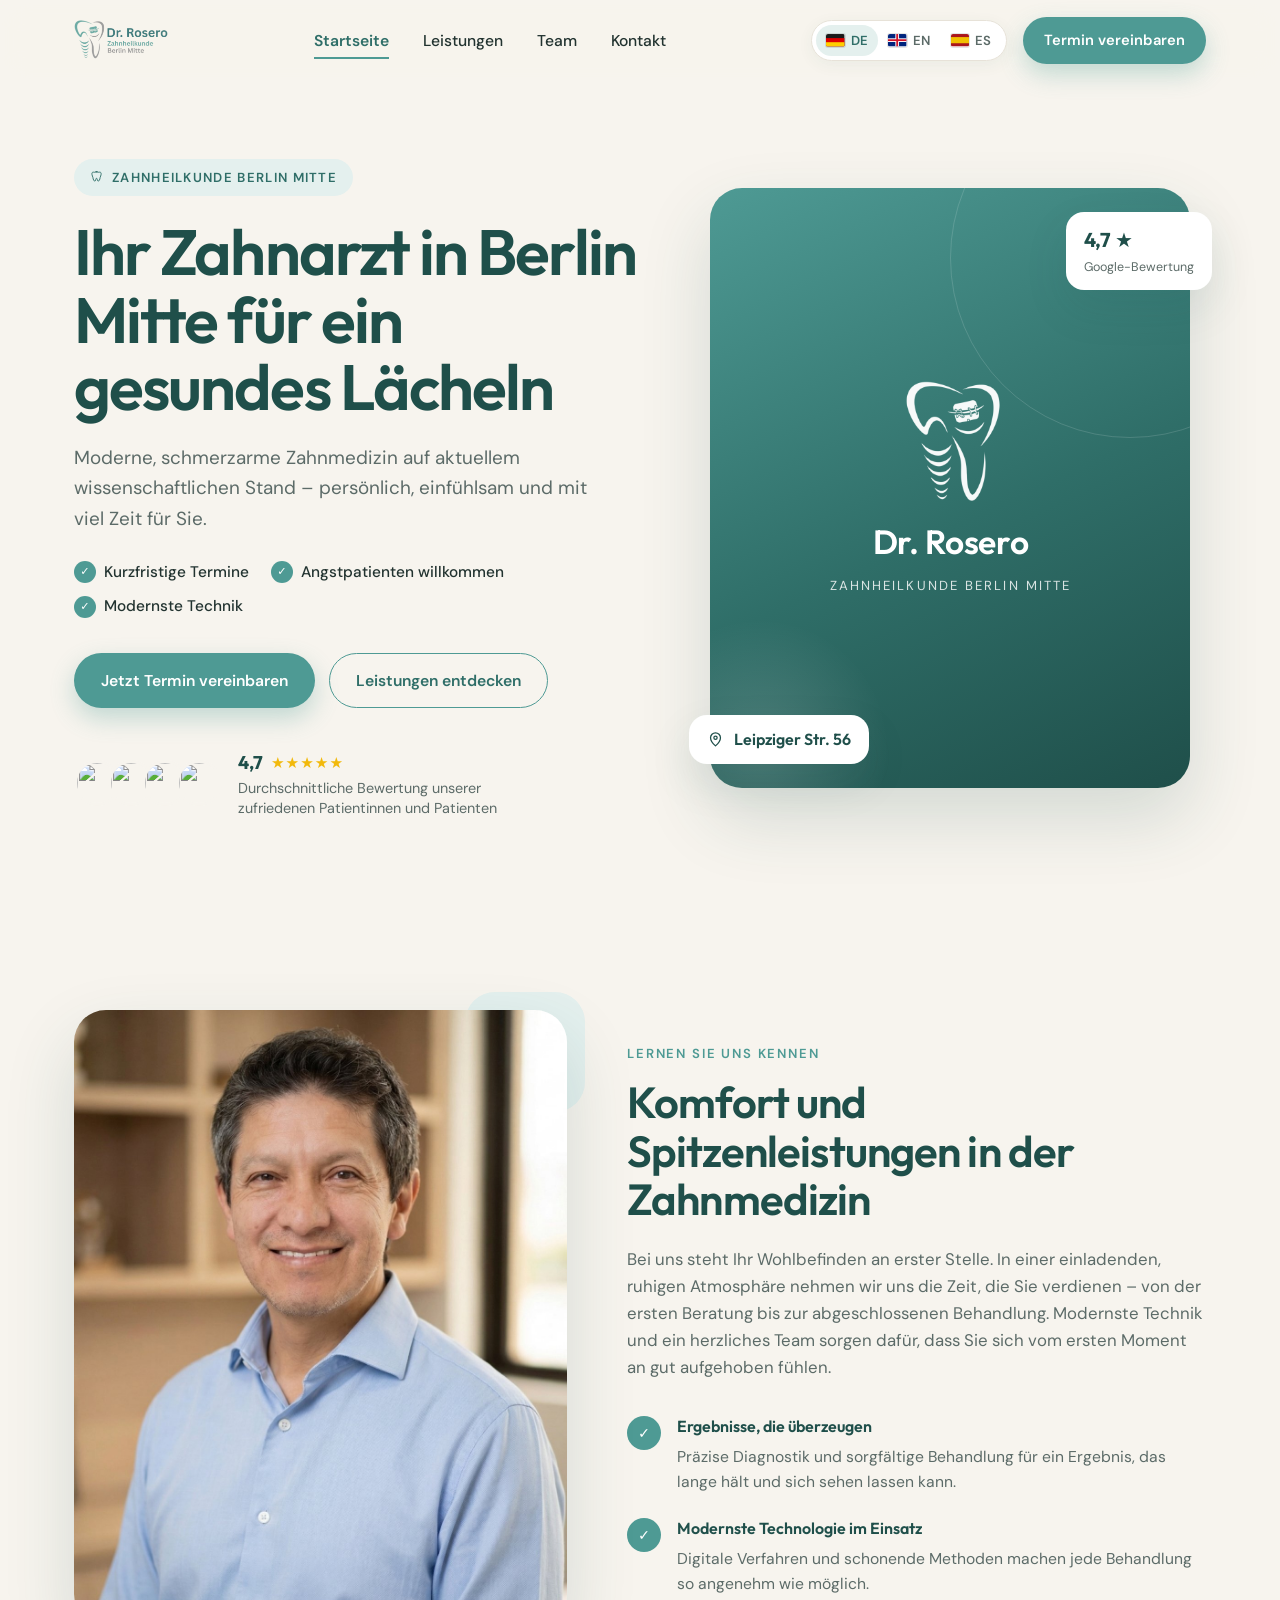
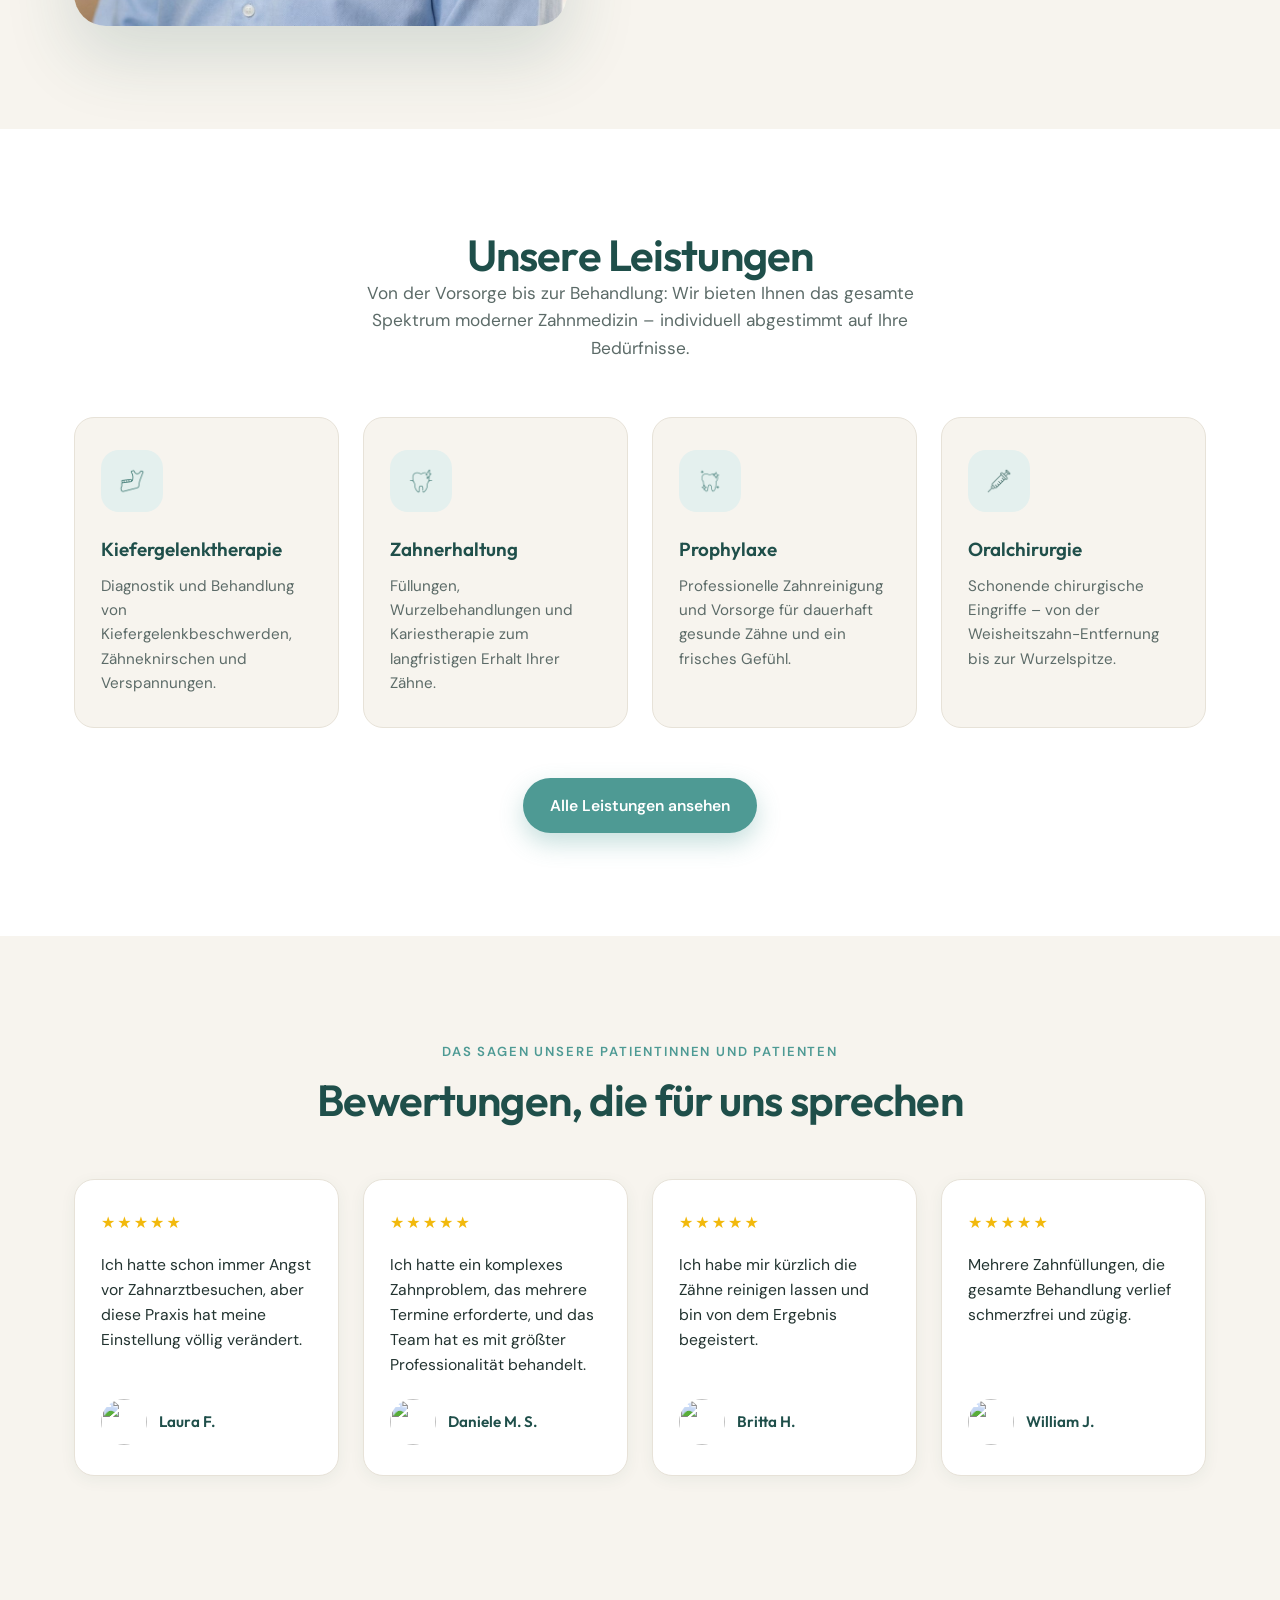
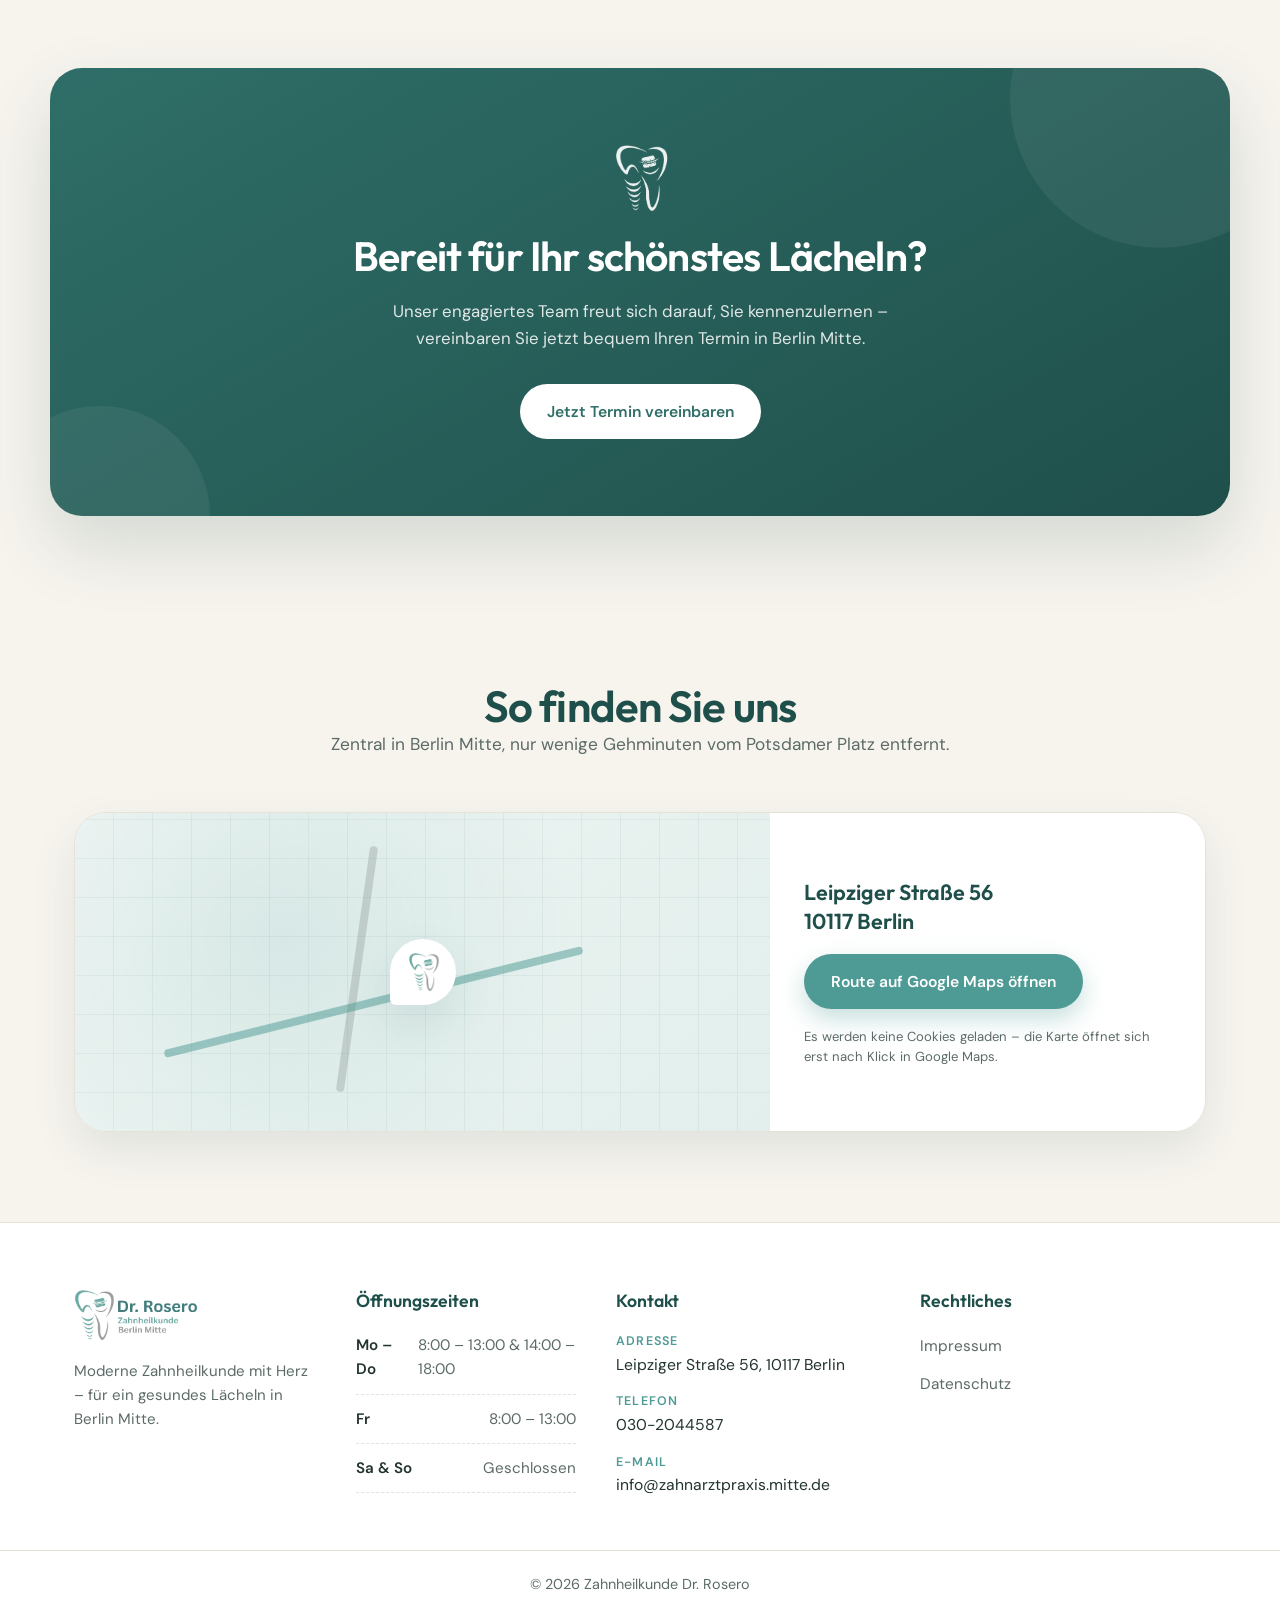
==== commit ff78644d: "Replace service icons with custom brand icon set Uses provided icon artwork (jaw, tooth-pain, cleani" ====
--- a/index.html
+++ b/index.html
@@ -171,22 +171,22 @@
       </div>
       <div class="services__grid">
         <article class="service-card">
-          <div class="service-card__icon"><svg class="icon icon--tooth" viewBox="0 0 24 24" fill="none" stroke="currentColor" stroke-width="1.6" stroke-linecap="round" stroke-linejoin="round" aria-hidden="true"><path d="M12 3c-1.9 0-3 .9-4.3.9-1.1 0-2-.5-3-.1-1.3.6-1.6 2.4-1.3 4 .3 1.8 1.1 3.4 1.6 5.1.4 1.5.5 3.3 1.3 4.6.5.8 1.2 1.5 2.1 1.5.9 0 1.1-1 1.3-1.8.3-1.3.4-2.9 1.5-2.9s1.2 1.6 1.5 2.9c.2.8.4 1.8 1.3 1.8.9 0 1.6-.7 2.1-1.5.8-1.3.9-3.1 1.3-4.6.5-1.7 1.3-3.3 1.6-5.1.3-1.6 0-3.4-1.3-4-1-.4-1.9.1-3 .1-1.3 0-2.4-.9-4.3-.9z"/></svg></div>
+          <div class="service-card__icon"><span class="icon-mask icon-mask--kiefer"></span></div>
           <h3 data-i18n="services.s1_name">Kiefergelenktherapie</h3>
           <p data-i18n="services.s1_text">Diagnostik und Behandlung…</p>
         </article>
         <article class="service-card">
-          <div class="service-card__icon"><svg class="icon icon--tooth" viewBox="0 0 24 24" fill="none" stroke="currentColor" stroke-width="1.6" stroke-linecap="round" stroke-linejoin="round" aria-hidden="true"><path d="M12 3c-1.9 0-3 .9-4.3.9-1.1 0-2-.5-3-.1-1.3.6-1.6 2.4-1.3 4 .3 1.8 1.1 3.4 1.6 5.1.4 1.5.5 3.3 1.3 4.6.5.8 1.2 1.5 2.1 1.5.9 0 1.1-1 1.3-1.8.3-1.3.4-2.9 1.5-2.9s1.2 1.6 1.5 2.9c.2.8.4 1.8 1.3 1.8.9 0 1.6-.7 2.1-1.5.8-1.3.9-3.1 1.3-4.6.5-1.7 1.3-3.3 1.6-5.1.3-1.6 0-3.4-1.3-4-1-.4-1.9.1-3 .1-1.3 0-2.4-.9-4.3-.9z"/></svg></div>
+          <div class="service-card__icon"><span class="icon-mask icon-mask--zahnschmerz"></span></div>
           <h3 data-i18n="services.s2_name">Zahnerhaltung</h3>
           <p data-i18n="services.s2_text">Füllungen, Wurzelbehandlungen…</p>
         </article>
         <article class="service-card">
-          <div class="service-card__icon"><svg class="icon icon--brush" viewBox="0 0 24 24" fill="none" stroke="currentColor" stroke-width="1.6" stroke-linecap="round" stroke-linejoin="round" aria-hidden="true"><path d="M4.5 19.5 10 14"/><rect x="12.5" y="2.5" width="10" height="4.5" rx="2.25" transform="rotate(45 12.5 2.5)"/><path d="M13.2 8.2l1.4 1.4M15.2 6.2l1.4 1.4M17.2 4.2l1.4 1.4"/></svg></div>
+          <div class="service-card__icon"><span class="icon-mask icon-mask--prophylaxe"></span></div>
           <h3 data-i18n="services.s3_name">Prophylaxe</h3>
           <p data-i18n="services.s3_text">Professionelle Zahnreinigung…</p>
         </article>
         <article class="service-card">
-          <div class="service-card__icon"><svg class="icon icon--scalpel" viewBox="0 0 24 24" fill="none" stroke="currentColor" stroke-width="1.6" stroke-linecap="round" stroke-linejoin="round" aria-hidden="true"><path d="M20 3 10 13"/><path d="M10 13l-1.5 4.5-4-1.5 1.5-4.5z" fill="currentColor" stroke="none"/><path d="M14 9l3-3"/></svg></div>
+          <div class="service-card__icon"><span class="icon-mask icon-mask--spritze"></span></div>
           <h3 data-i18n="services.s4_name">Oralchirurgie</h3>
           <p data-i18n="services.s4_text">Schonende chirurgische Eingriffe…</p>
         </article>
--- a/styles.css
+++ b/styles.css
@@ -431,6 +431,7 @@
   margin-bottom: 22px;
 }
 .service-card__icon svg { display: block; width: 30px; height: 30px; }
+.service-card__icon .icon-mask { width: 30px; height: 30px; }
 .service-card h3 { font-family: var(--font-display); font-weight: 600; font-size: 1.18rem; color: var(--teal-deep); margin-bottom: 10px; }
 .service-card p { color: var(--muted); font-size: 0.95rem; }
 .services__cta { text-align: center; margin-top: 50px; }
@@ -617,11 +618,25 @@
   margin-bottom: 22px;
 }
 .service-detail__icon svg { display: block; width: 32px; height: 32px; }
+.service-detail__icon .icon-mask { width: 32px; height: 32px; }
 
 .icon--tooth, .icon--brush { color: var(--teal-dark); }
 .icon--scalpel { color: var(--teal-deep); }
 .icon--implant { color: var(--grey); }
 .icon--sparkle { color: #f2b90c; }
+
+.icon-mask {
+  display: block;
+  -webkit-mask-repeat: no-repeat; mask-repeat: no-repeat;
+  -webkit-mask-position: center; mask-position: center;
+  -webkit-mask-size: contain; mask-size: contain;
+}
+.icon-mask--kiefer { background-color: var(--teal-dark); -webkit-mask-image: url("icons/icon-kiefer.png"); mask-image: url("icons/icon-kiefer.png"); }
+.icon-mask--zahnschmerz { background-color: var(--teal-dark); -webkit-mask-image: url("icons/icon-zahnschmerz.png"); mask-image: url("icons/icon-zahnschmerz.png"); }
+.icon-mask--prophylaxe { background-color: var(--teal-dark); -webkit-mask-image: url("icons/icon-prophylaxe.png"); mask-image: url("icons/icon-prophylaxe.png"); }
+.icon-mask--spritze { background-color: var(--teal-deep); -webkit-mask-image: url("icons/icon-spritze.png"); mask-image: url("icons/icon-spritze.png"); }
+.icon-mask--implantat { background-color: var(--grey); -webkit-mask-image: url("icons/icon-implantat.png"); mask-image: url("icons/icon-implantat.png"); }
+.icon-mask--diamant { background-color: #f2b90c; -webkit-mask-image: url("icons/icon-diamant.png"); mask-image: url("icons/icon-diamant.png"); }
 .service-detail h2 { font-family: var(--font-display); font-weight: 600; font-size: 1.5rem; color: var(--teal-deep); margin-bottom: 12px; }
 .service-detail > p { color: var(--muted); font-size: 1rem; }
 .service-detail__features { list-style: none; display: flex; flex-wrap: wrap; gap: 8px 10px; margin-top: 22px; }
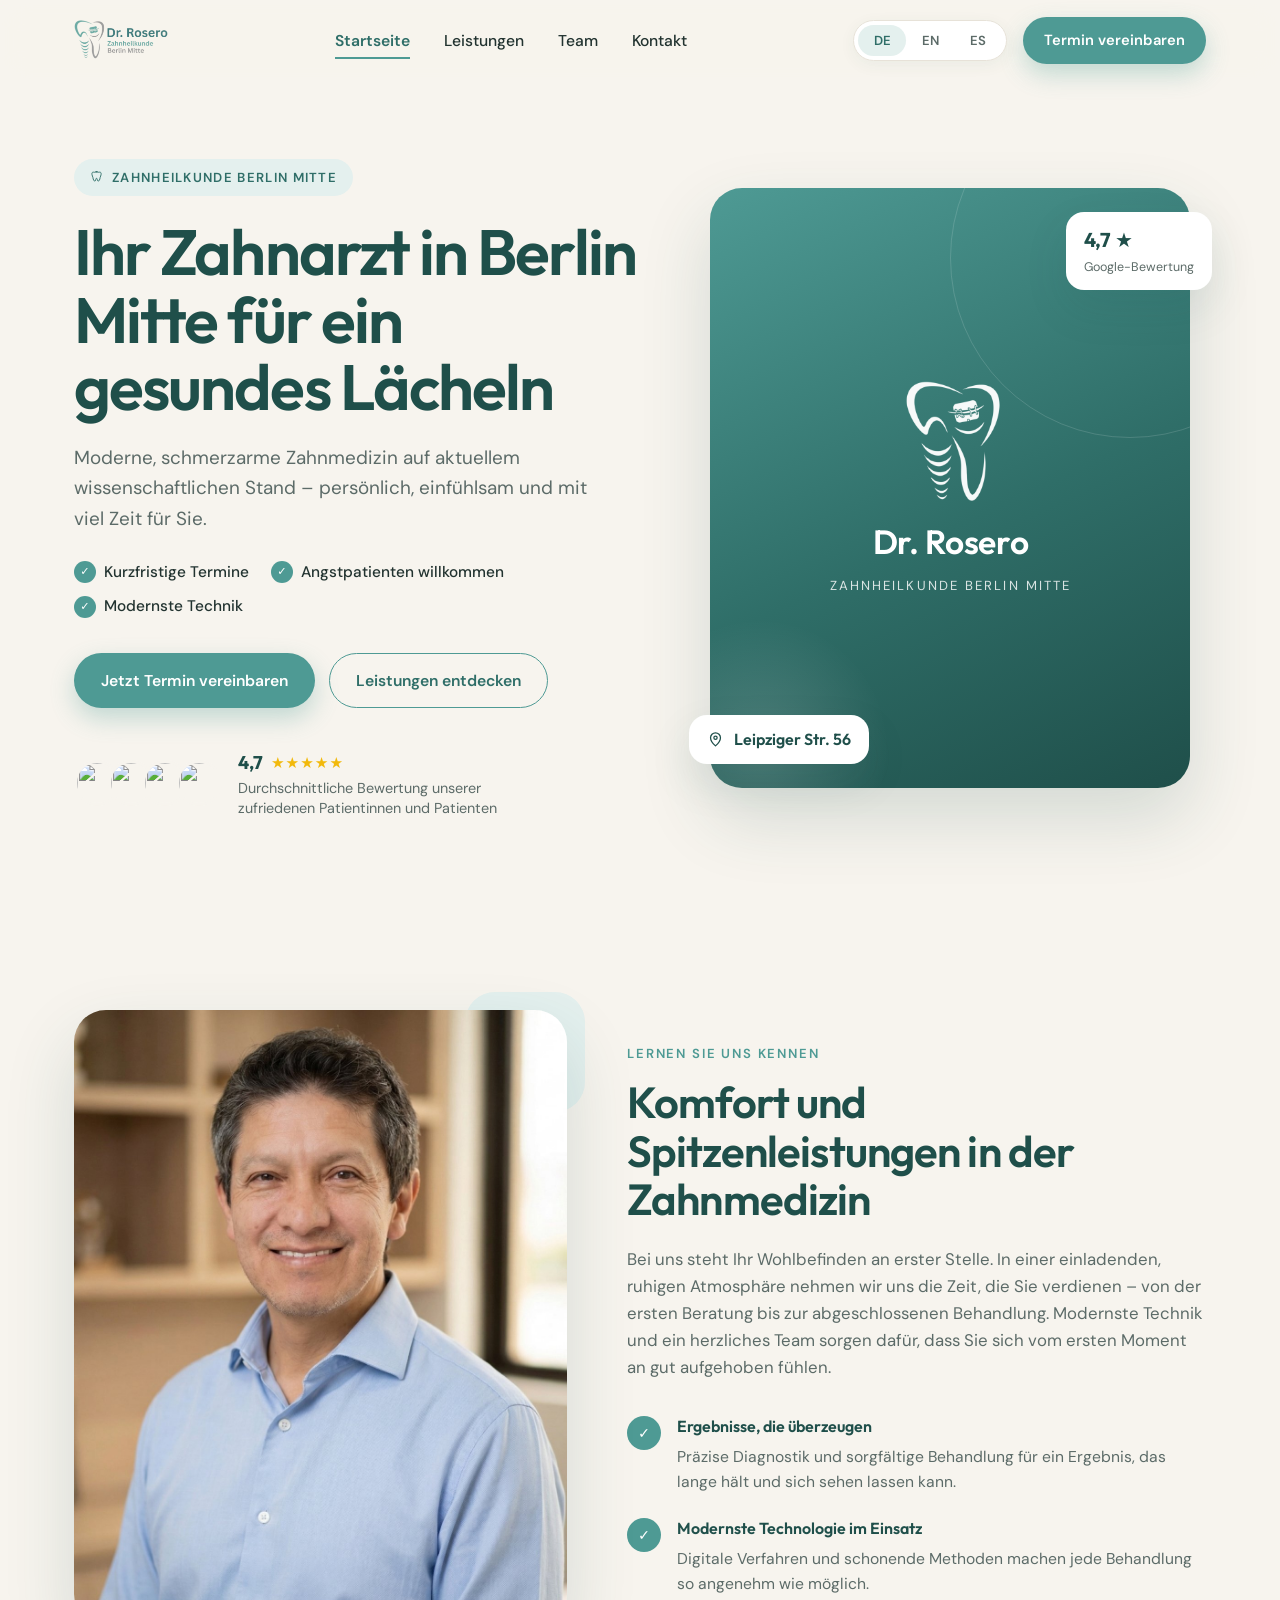
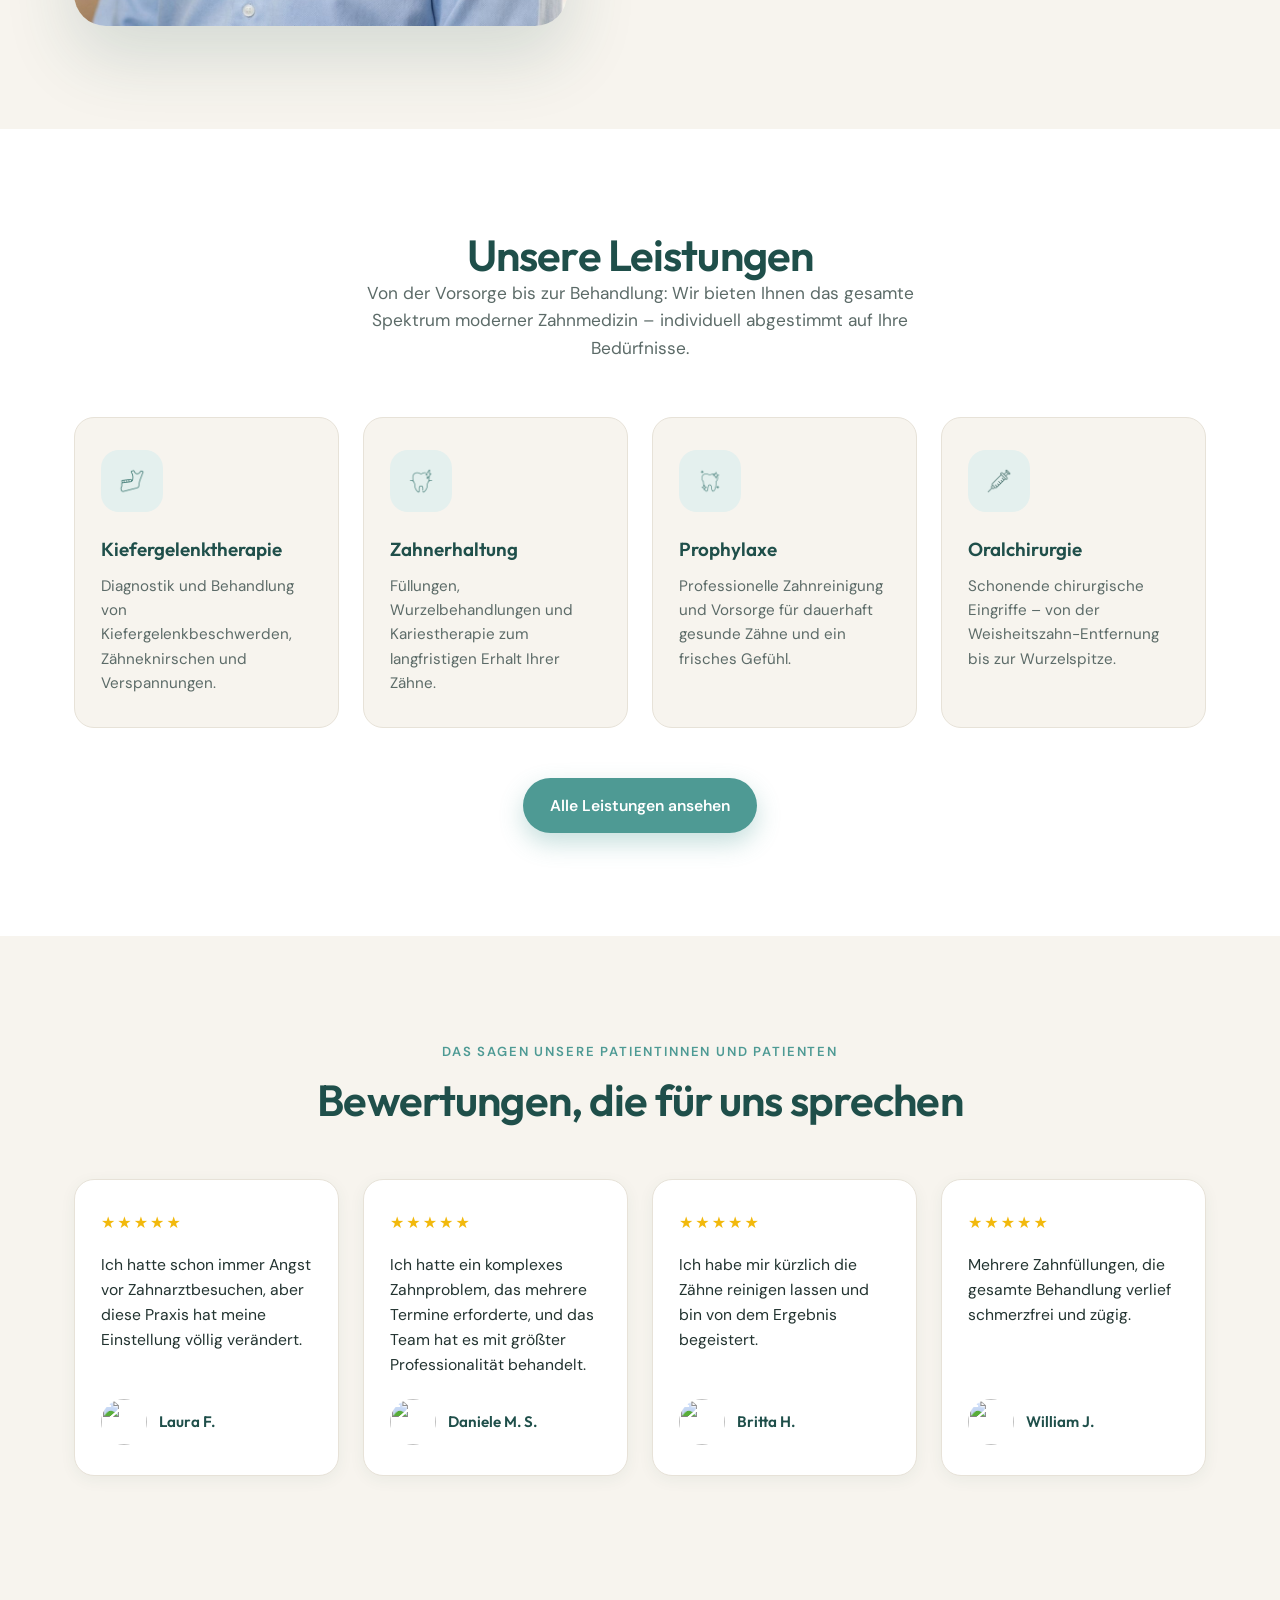
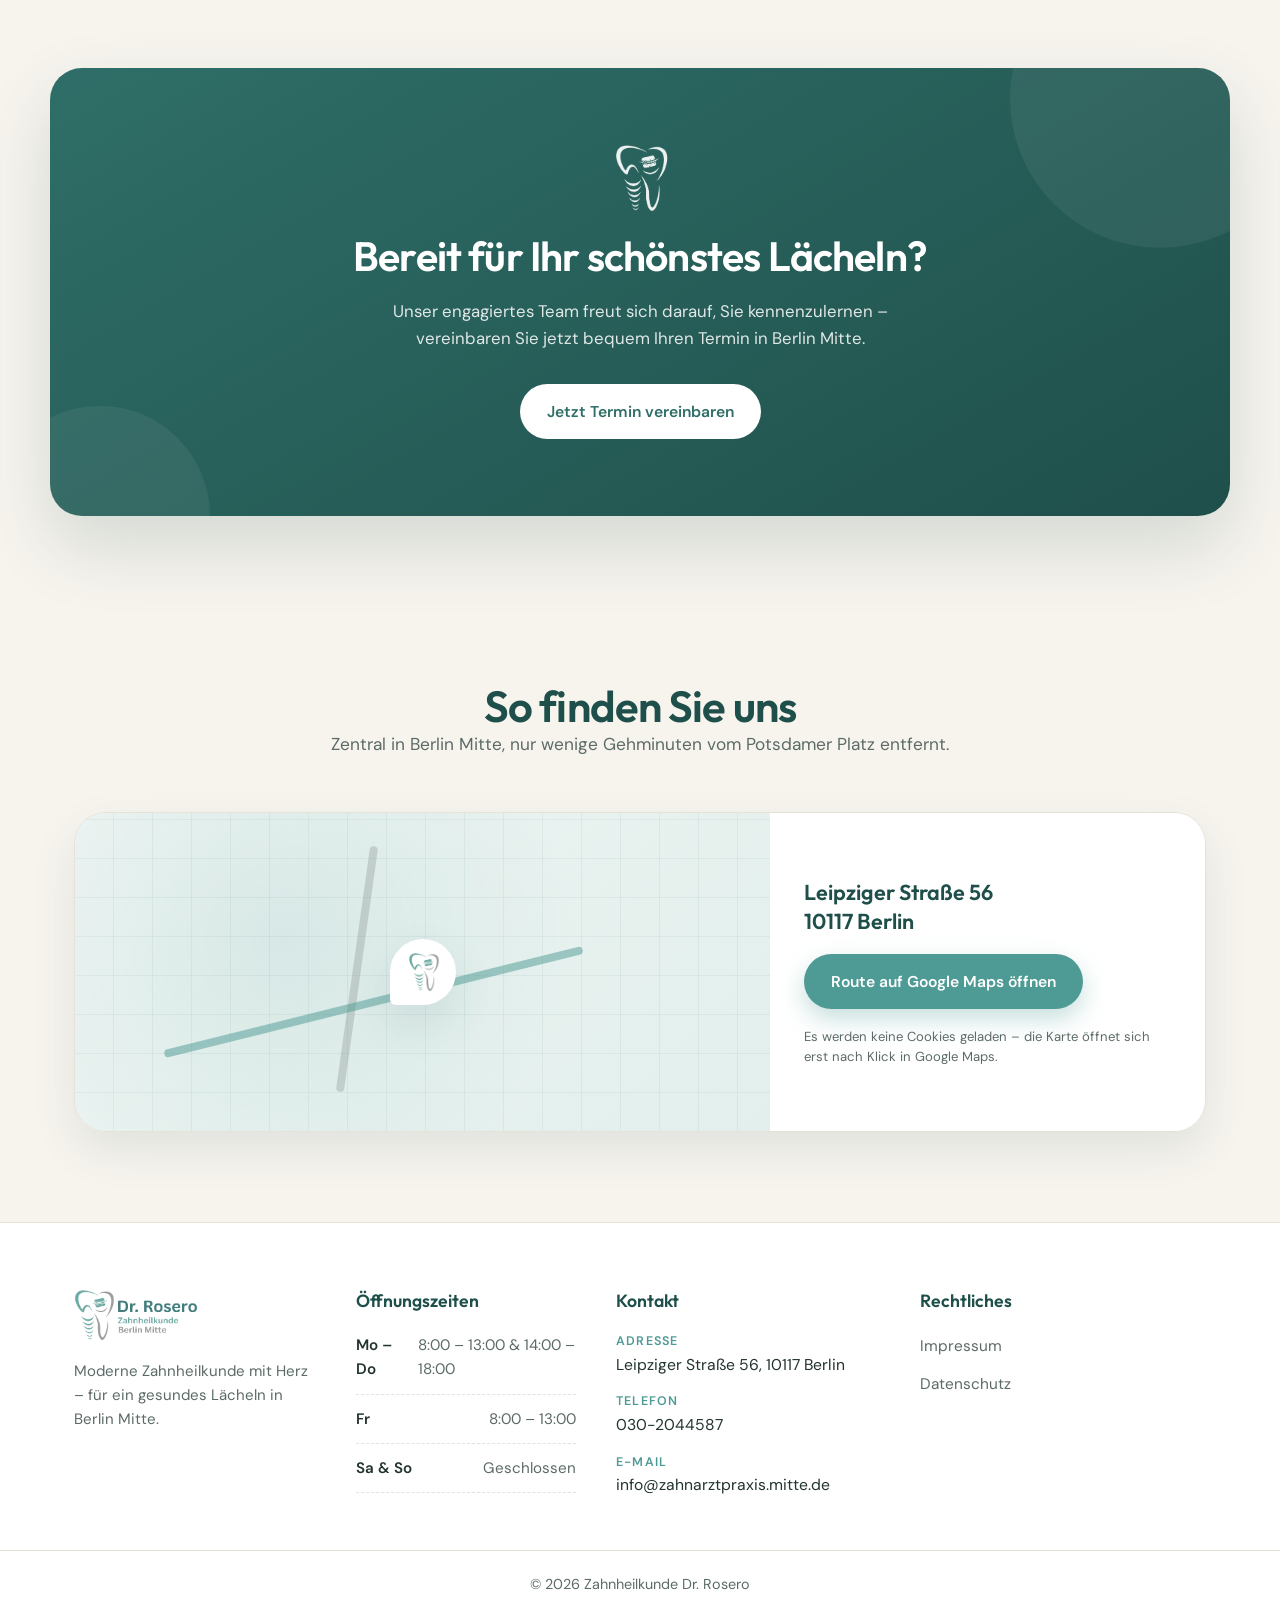
==== commit a0fe0622: "Replace flag icons with text-only DE/EN/ES language switcher Also fixes mobile view where flags were" ====
--- a/index.html
+++ b/index.html
@@ -66,9 +66,9 @@
       <div class="nav__actions">
         <div class="lang-switch" role="group" aria-label="Sprache wählen">
           <span class="lang-switch__thumb" aria-hidden="true"></span>
-          <button type="button" class="lang-switch__btn is-active" data-lang="de" aria-pressed="true"><span class="flag"><svg viewBox="0 0 3 2" aria-hidden="true"><rect width="3" height="2" fill="#1a1a1a"/><rect width="3" height="1.333" y="0.667" fill="#dd0000"/><rect width="3" height="0.667" y="1.333" fill="#ffce00"/></svg></span><span class="lang-code">DE</span></button>
-          <button type="button" class="lang-switch__btn" data-lang="en" aria-pressed="false"><span class="flag"><svg viewBox="0 0 3 2" aria-hidden="true"><rect width="3" height="2" fill="#00247d"/><rect x="1.2" width="0.6" height="2" fill="#fff"/><rect y="0.7" width="3" height="0.6" fill="#fff"/><rect x="1.35" width="0.3" height="2" fill="#cf142b"/><rect y="0.85" width="3" height="0.3" fill="#cf142b"/></svg></span><span class="lang-code">EN</span></button>
-          <button type="button" class="lang-switch__btn" data-lang="es" aria-pressed="false"><span class="flag"><svg viewBox="0 0 3 2" aria-hidden="true"><rect width="3" height="2" fill="#aa151b"/><rect width="3" height="1" y="0.5" fill="#f1bf00"/></svg></span><span class="lang-code">ES</span></button>
+          <button type="button" class="lang-switch__btn is-active" data-lang="de" aria-pressed="true"><span class="lang-code">DE</span></button>
+          <button type="button" class="lang-switch__btn" data-lang="en" aria-pressed="false"><span class="lang-code">EN</span></button>
+          <button type="button" class="lang-switch__btn" data-lang="es" aria-pressed="false"><span class="lang-code">ES</span></button>
         </div>
         <a href="https://www.doctolib.de/zahnarztpraxis/berlin/richter-susanne/booking/specialities?source=profile" target="_blank" rel="noopener" class="btn btn--primary nav__cta" data-i18n="nav.cta">Termin vereinbaren</a>
         <button class="nav__burger" id="burger" aria-label="Menü öffnen" aria-expanded="false"><span></span><span></span><span></span></button>
--- a/styles.css
+++ b/styles.css
@@ -166,7 +166,7 @@
   position: absolute;
   top: 4px; left: 4px;
   height: calc(100% - 8px);
-  width: 62px;
+  width: 48px;
   background: var(--teal-soft);
   border-radius: 999px;
   transition: transform 0.28s cubic-bezier(0.4, 0, 0.2, 1);
@@ -177,9 +177,8 @@
   z-index: 1;
   display: flex;
   align-items: center;
-  gap: 6px;
-  width: 62px;
   justify-content: center;
+  width: 48px;
   border: none;
   background: transparent;
   font-family: var(--font-body);
@@ -191,11 +190,7 @@
   border-radius: 999px;
   transition: color 0.2s ease;
 }
-.lang-switch__btn .flag { font-size: 1rem; line-height: 1; }
 .lang-switch__btn.is-active { color: var(--teal-dark); }
-
-.flag { display: inline-flex; align-items: center; }
-.flag svg { display: block; width: 1.15em; height: 0.77em; border-radius: 2px; box-shadow: 0 0 0 1px rgba(0, 0, 0, 0.1); }
 
 .nav__cta { padding: 11px 20px; font-size: 0.92rem; }
 
@@ -597,7 +592,6 @@
   font-size: 0.78rem;
   font-weight: 600;
 }
-.lang-chip .flag { font-size: 0.92rem; line-height: 1; }
 
 /* ==================== LEISTUNGEN-SEITE (DETAIL) =================== */
 .service-list { padding: clamp(56px, 7vw, 96px) 0; }
@@ -783,9 +777,8 @@
 }
 
 @media (max-width: 560px) {
-  .lang-switch__btn { width: 46px; }
-  .lang-switch__btn .lang-code { display: none; }
-  .lang-switch__thumb { width: 46px; }
+  .lang-switch__btn { width: 42px; }
+  .lang-switch__thumb { width: 42px; }
   .services__grid { grid-template-columns: 1fr; }
   .reviews__grid { grid-template-columns: 1fr; }
   .team__grid { grid-template-columns: 1fr; }
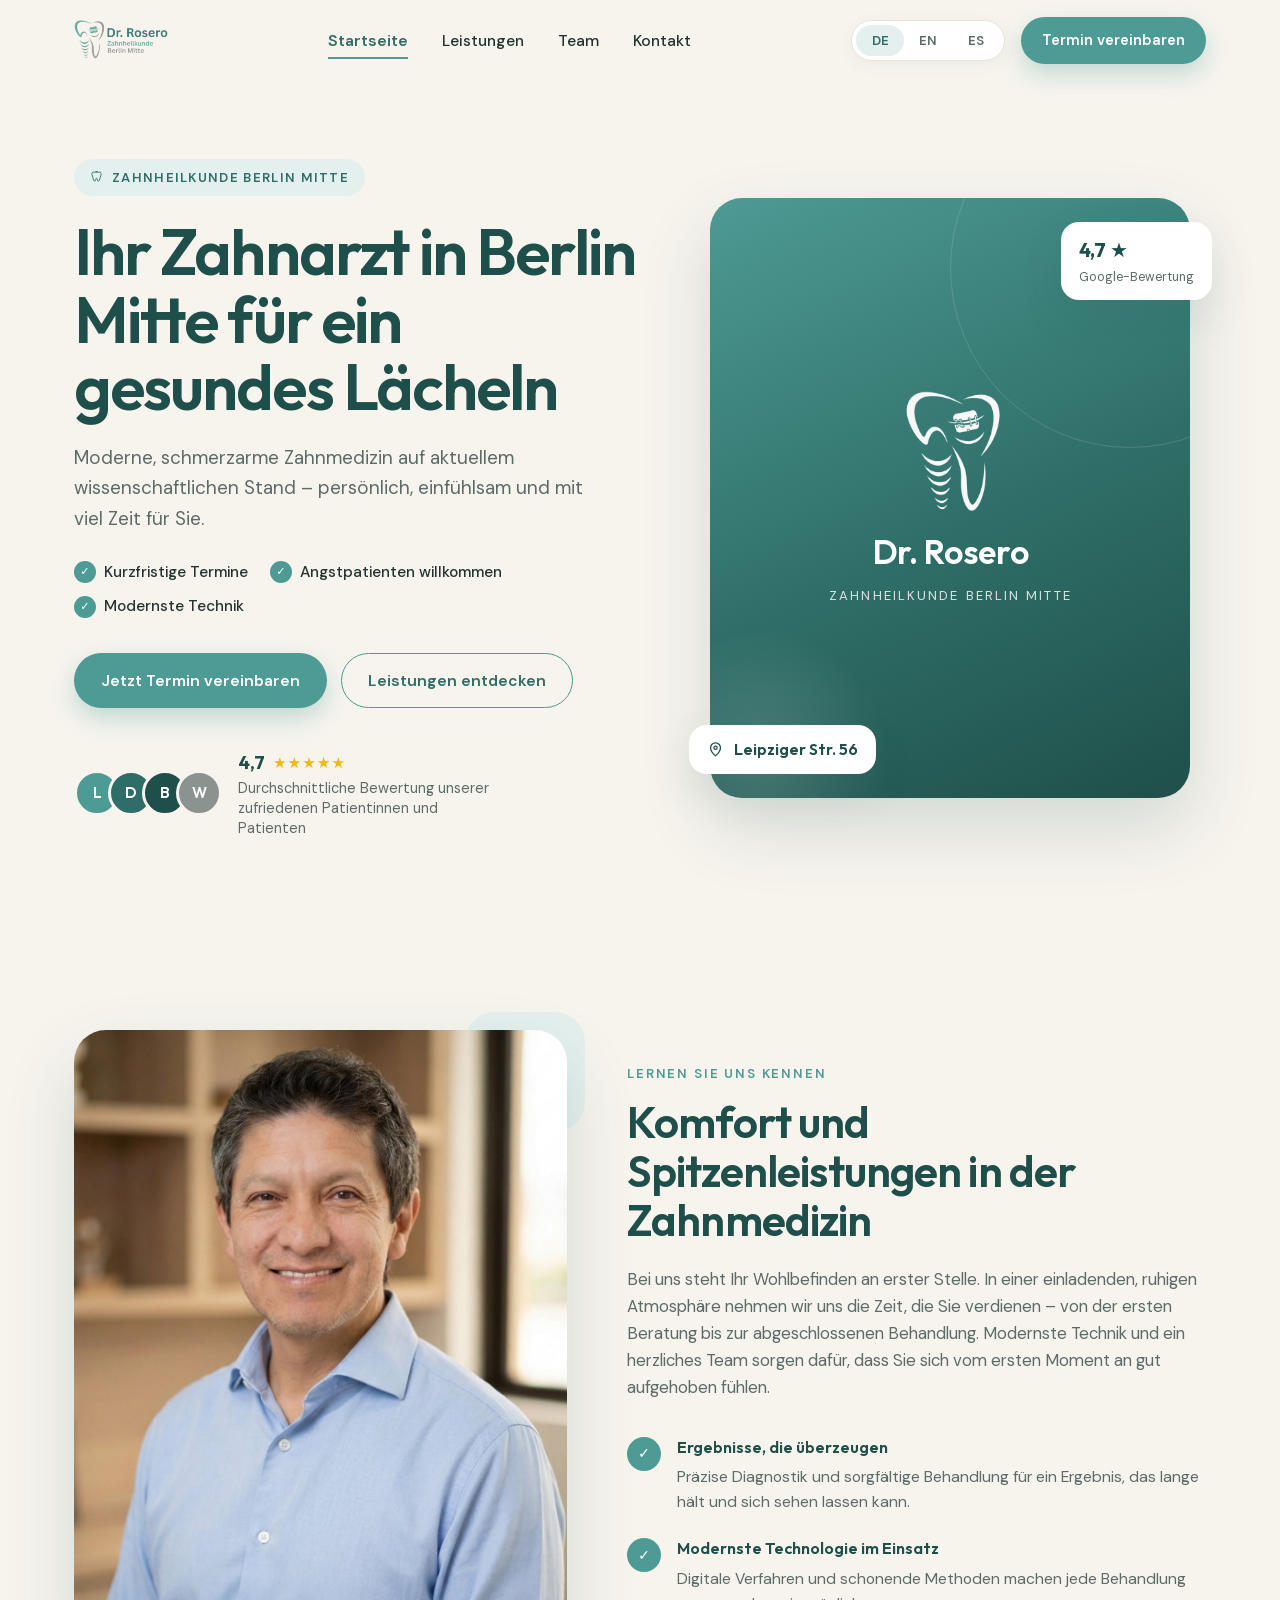
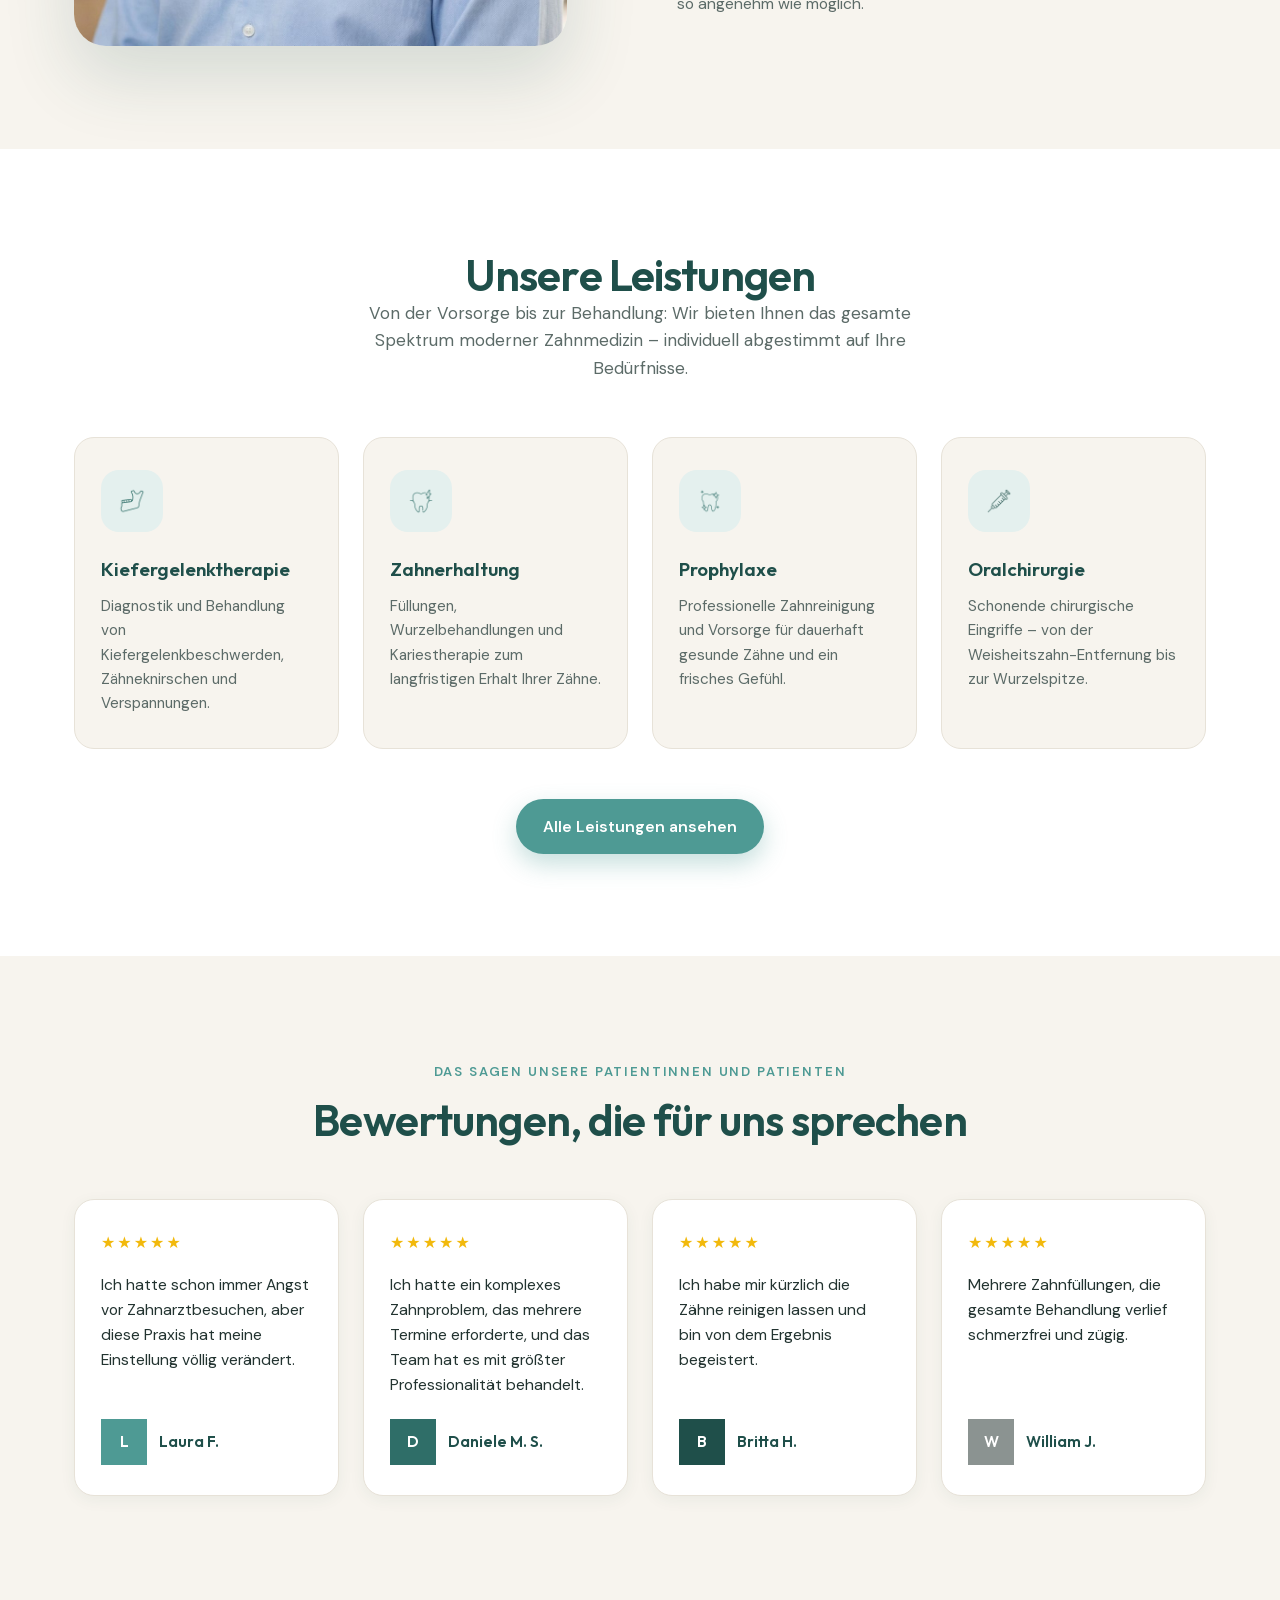
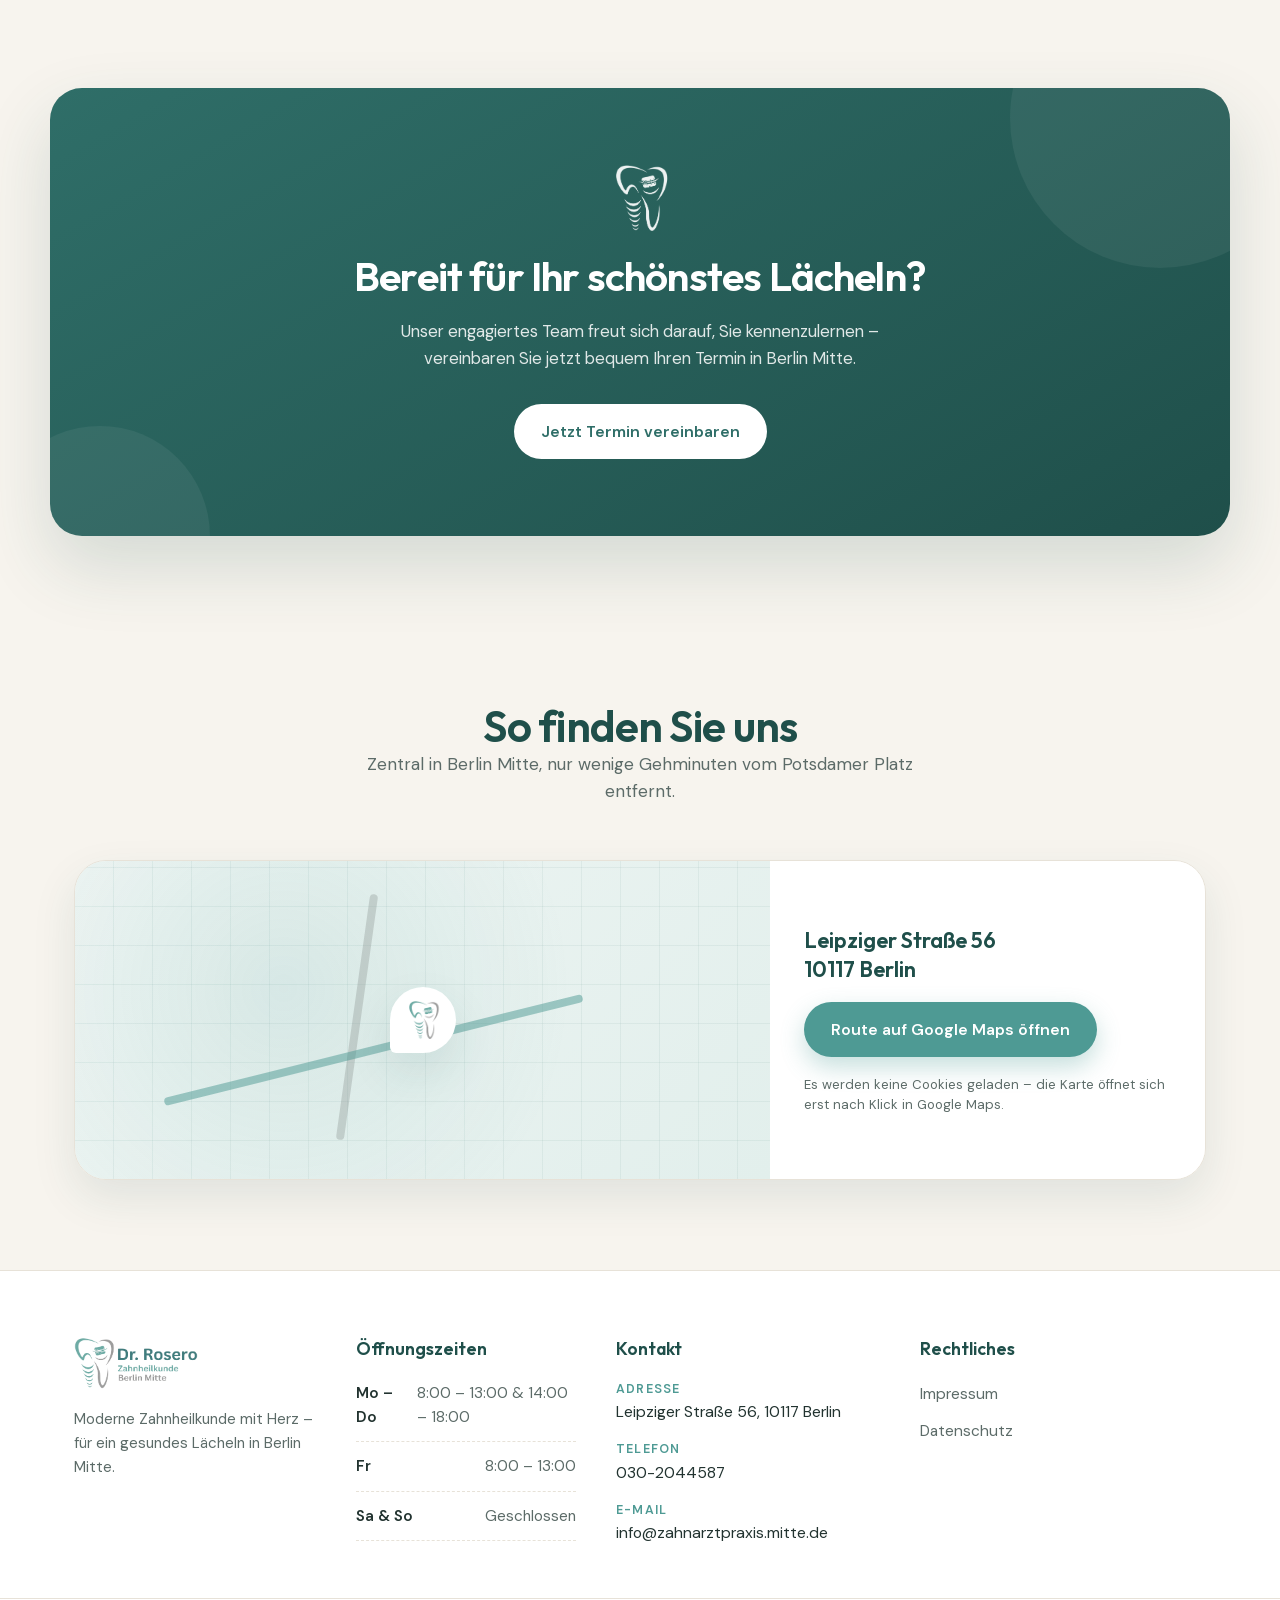
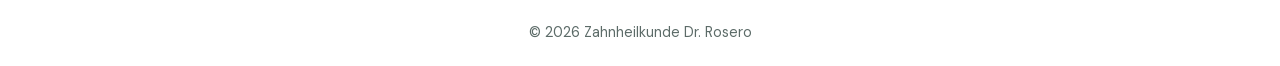
==== commit c772cd38: "DSGVO: Google Fonts und Avatar-Bilder selbst hosten, Netlify/Doctolib in Datenschutz nennen - Google" ====
--- a/index.html
+++ b/index.html
@@ -12,10 +12,6 @@
   <meta property="og:title" content="Zahnarzt Berlin Mitte | Zahnarztpraxis Dr. Rosero" />
   <meta property="og:description" content="Moderne, schmerzarme Zahnmedizin in Berlin Mitte – persönlich, einfühlsam und auf dem aktuellen wissenschaftlichen Stand." />
   <meta property="og:image" content="rosero-logo-final-3000x1400.png" />
-
-  <link rel="preconnect" href="https://fonts.googleapis.com" />
-  <link rel="preconnect" href="https://fonts.gstatic.com" crossorigin />
-  <link href="https://fonts.googleapis.com/css2?family=DM+Sans:opsz,wght@9..40,400;9..40,500;9..40,600;9..40,700&family=Outfit:wght@400;500;600;700&display=swap" rel="stylesheet" />
   <link rel="stylesheet" href="styles.css?v=3" />
   <link rel="icon" type="image/png" href="1.png" />
 
@@ -96,11 +92,11 @@
         </div>
 
         <div class="rating">
-          <div class="rating__avatars">
-            <img src="https://i.pravatar.cc/80?img=32" alt="" />
-            <img src="https://i.pravatar.cc/80?img=15" alt="" />
-            <img src="https://i.pravatar.cc/80?img=45" alt="" />
-            <img src="https://i.pravatar.cc/80?img=12" alt="" />
+          <div class="rating__avatars" aria-hidden="true">
+            <span class="avatar-initial avatar-initial--1">L</span>
+            <span class="avatar-initial avatar-initial--2">D</span>
+            <span class="avatar-initial avatar-initial--3">B</span>
+            <span class="avatar-initial avatar-initial--4">W</span>
           </div>
           <div class="rating__text">
             <div class="rating__stars" aria-hidden="true">
@@ -208,22 +204,22 @@
         <article class="review-card">
           <div class="review-card__stars" aria-hidden="true">★★★★★</div>
           <p class="review-card__text" data-i18n="reviews.r1_text">Zitat…</p>
-          <div class="review-card__author"><img class="photo-round" src="https://i.pravatar.cc/100?img=47" alt="" /><span data-i18n="reviews.r1_name">Laura F.</span></div>
+          <div class="review-card__author"><span class="avatar-initial avatar-initial--1" aria-hidden="true">L</span><span data-i18n="reviews.r1_name">Laura F.</span></div>
         </article>
         <article class="review-card">
           <div class="review-card__stars" aria-hidden="true">★★★★★</div>
           <p class="review-card__text" data-i18n="reviews.r2_text">Zitat…</p>
-          <div class="review-card__author"><img class="photo-round" src="https://i.pravatar.cc/100?img=33" alt="" /><span data-i18n="reviews.r2_name">Daniele M. S.</span></div>
+          <div class="review-card__author"><span class="avatar-initial avatar-initial--2" aria-hidden="true">D</span><span data-i18n="reviews.r2_name">Daniele M. S.</span></div>
         </article>
         <article class="review-card">
           <div class="review-card__stars" aria-hidden="true">★★★★★</div>
           <p class="review-card__text" data-i18n="reviews.r3_text">Zitat…</p>
-          <div class="review-card__author"><img class="photo-round" src="https://i.pravatar.cc/100?img=5" alt="" /><span data-i18n="reviews.r3_name">Britta H.</span></div>
+          <div class="review-card__author"><span class="avatar-initial avatar-initial--3" aria-hidden="true">B</span><span data-i18n="reviews.r3_name">Britta H.</span></div>
         </article>
         <article class="review-card">
           <div class="review-card__stars" aria-hidden="true">★★★★★</div>
           <p class="review-card__text" data-i18n="reviews.r4_text">Zitat…</p>
-          <div class="review-card__author"><img class="photo-round" src="https://i.pravatar.cc/100?img=13" alt="" /><span data-i18n="reviews.r4_name">William J.</span></div>
+          <div class="review-card__author"><span class="avatar-initial avatar-initial--4" aria-hidden="true">W</span><span data-i18n="reviews.r4_name">William J.</span></div>
         </article>
       </div>
     </div>
--- a/styles.css
+++ b/styles.css
@@ -2,6 +2,22 @@
    Dr. Rosero – Zahnheilkunde Berlin Mitte
    Helles, cleanes Design · Creme/Weiß + Petrolgrün · DM Sans + Space Grotesk
    ========================================================================= */
+
+/* Self-hosted fonts (DSGVO: keine Anfragen an Google-Server) */
+@font-face {
+  font-family: "DM Sans";
+  font-style: normal;
+  font-weight: 400 700;
+  font-display: swap;
+  src: url("fonts/dm-sans.woff2") format("woff2");
+}
+@font-face {
+  font-family: "Outfit";
+  font-style: normal;
+  font-weight: 400 700;
+  font-display: swap;
+  src: url("fonts/outfit.woff2") format("woff2");
+}
 
 :root {
   /* Farben */
@@ -254,13 +270,21 @@
 
 .rating { display: flex; align-items: center; gap: 16px; margin-top: 40px; }
 .rating__avatars { display: flex; }
-.rating__avatars img {
+.rating__avatars .avatar-initial {
   width: 46px; height: 46px; border-radius: 50%;
   border: 3px solid var(--cream);
-  object-fit: cover;
   margin-left: -12px;
 }
-.rating__avatars img:first-child { margin-left: 0; }
+.rating__avatars .avatar-initial:first-child { margin-left: 0; }
+.avatar-initial {
+  display: flex; align-items: center; justify-content: center;
+  font-family: var(--font-display); font-weight: 600; font-size: 0.95rem;
+  color: #fff;
+}
+.avatar-initial--1 { background: var(--teal); }
+.avatar-initial--2 { background: var(--teal-dark); }
+.avatar-initial--3 { background: var(--teal-deep); }
+.avatar-initial--4 { background: var(--grey); }
 .rating__stars { display: flex; align-items: center; gap: 8px; }
 .rating__stars strong { font-family: var(--font-display); font-size: 1.15rem; color: var(--teal-deep); }
 .rating__stars .stars { color: #f2b90c; letter-spacing: 1px; font-size: 0.95rem; }
@@ -448,8 +472,8 @@
 .review-card__stars { color: #f2b90c; letter-spacing: 2px; margin-bottom: 16px; }
 .review-card__text { color: var(--text); font-size: 0.98rem; flex: 1; }
 .review-card__author { display: flex; align-items: center; gap: 12px; margin-top: 22px; }
-.review-card__author img { width: 46px; height: 46px; border-radius: 50%; object-fit: cover; }
-.review-card__author span { font-weight: 600; font-family: var(--font-display); color: var(--teal-deep); font-size: 0.95rem; }
+.review-card__author .avatar-initial { width: 46px; height: 46px; }
+.review-card__author span:not(.avatar-initial) { font-weight: 600; font-family: var(--font-display); color: var(--teal-deep); font-size: 0.95rem; }
 
 /* ============================ FINAL CTA ============================ */
 .final-cta { padding: clamp(60px, 7vw, 96px) 0; }
@@ -510,7 +534,6 @@
 
 /* ===================== GLOBAL: RUNDE FOTO-ECKEN ==================== */
 .photo { border-radius: var(--radius-lg); }
-.photo-round { border-radius: 50%; }
 img { border-radius: 0; }
 
 /* ========================= SUB-PAGE HERO ========================== */
